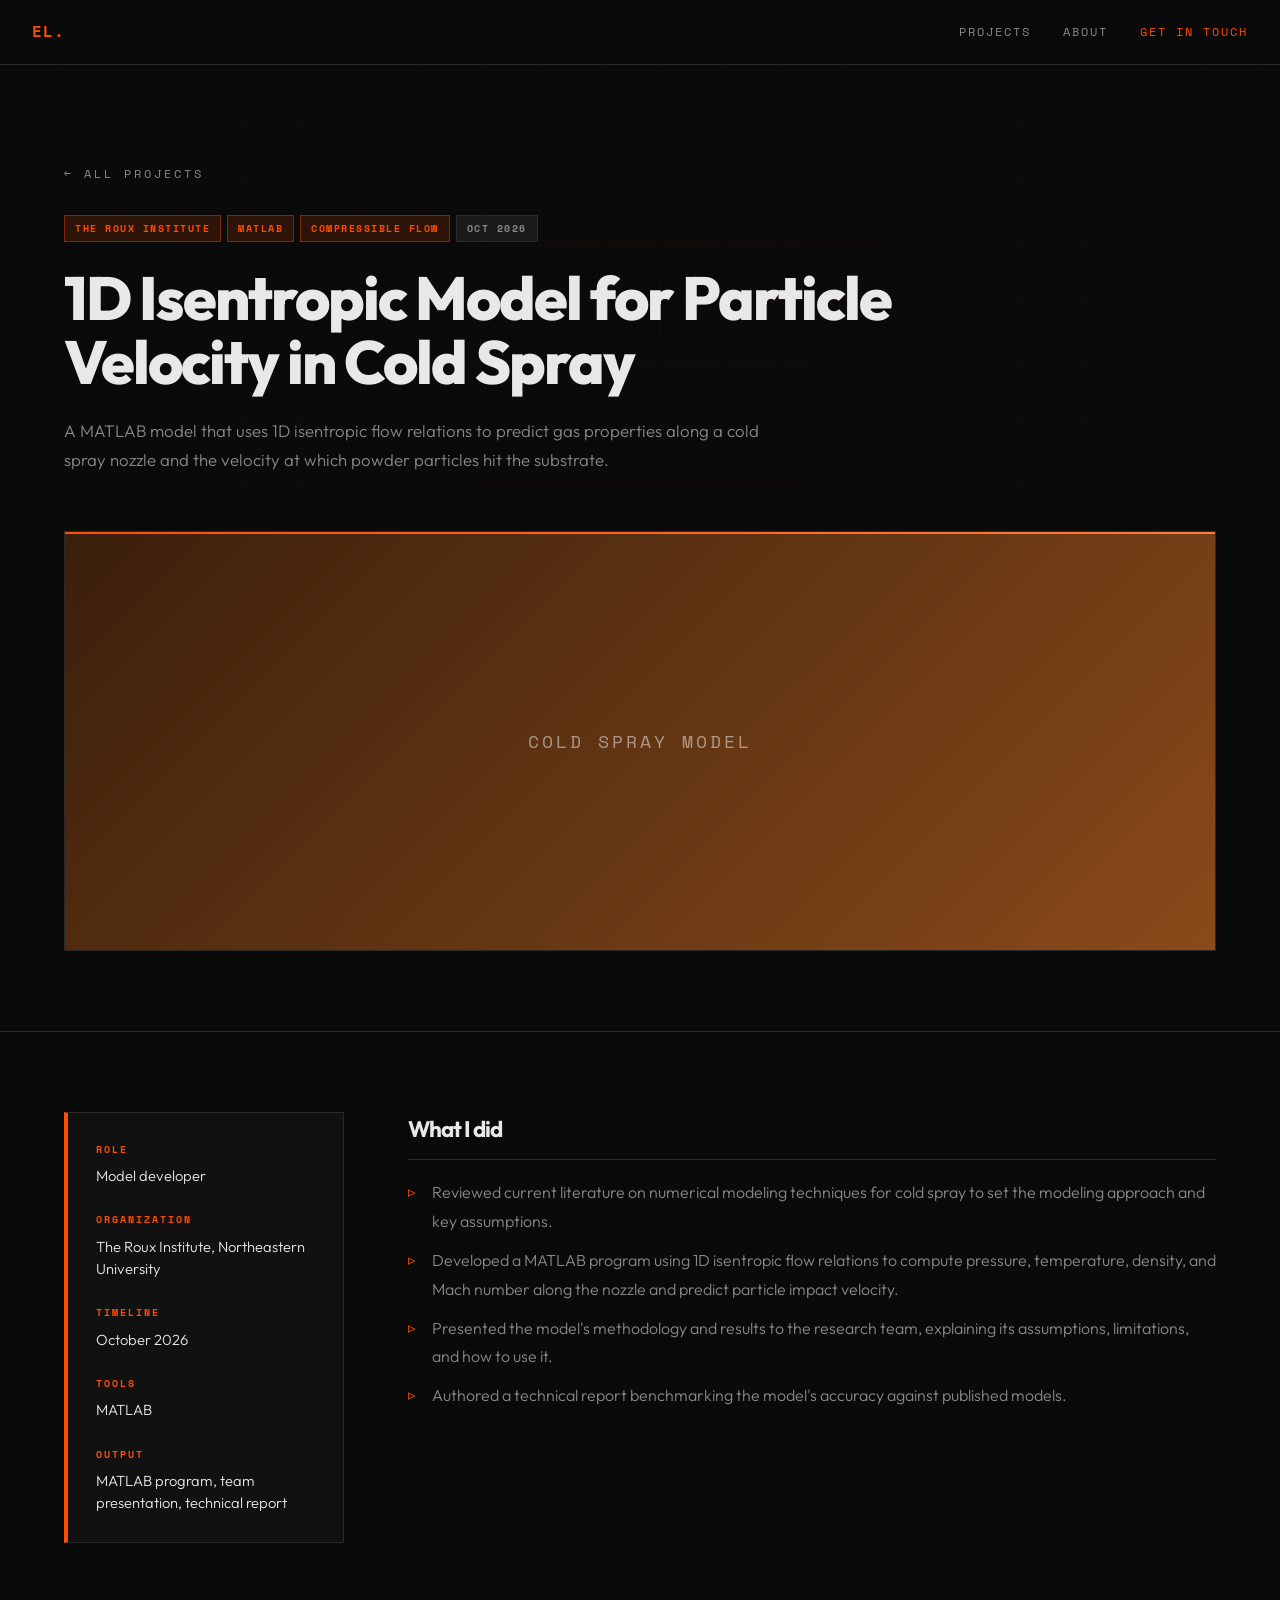
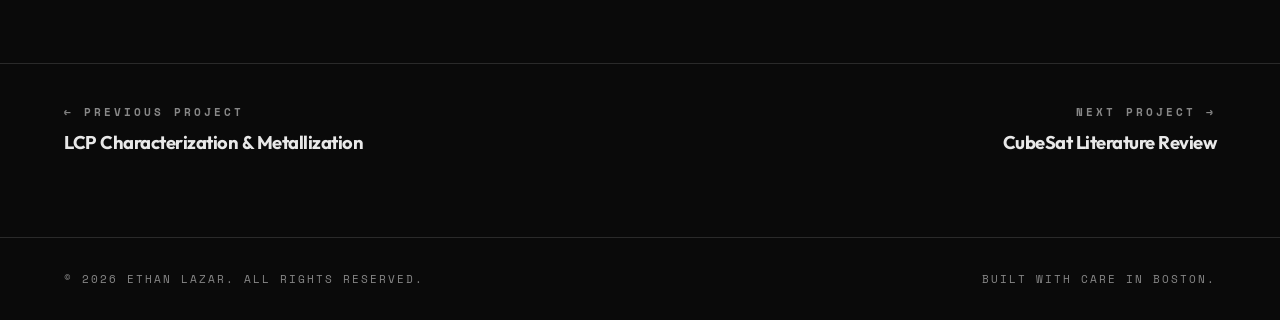
==== cold-spray-model.html @ 87645349 "Update site from master resume Add Roux Institute co-op and three Roux research projects (LCP charac" ====
<!DOCTYPE html>
<html lang="en">
<head>
  <meta charset="UTF-8">
  <meta name="viewport" content="width=device-width, initial-scale=1.0">
  <title>1D Isentropic Model for Particle Velocity in Cold Spray — Ethan Lazar</title>
  <link rel="preconnect" href="https://fonts.googleapis.com">
  <link rel="preconnect" href="https://fonts.gstatic.com" crossorigin>
  <link href="https://fonts.googleapis.com/css2?family=Outfit:wght@300;400;500;600;700;800;900&family=Space+Mono:wght@400;700&display=swap" rel="stylesheet">
  <link rel="stylesheet" href="style.css">
</head>
<body>

  <!-- Navigation -->
  <nav class="nav">
    <a href="index.html" class="nav-logo">EL<span class="dot">.</span></a>
    <div class="nav-links">
      <a href="index.html#work">Projects</a>
      <a href="index.html#about">About</a>
      <a href="index.html#contact" class="nav-cta">Get in Touch</a>
    </div>
    <button class="nav-toggle" aria-label="Toggle menu">
      <span></span><span></span>
    </button>
  </nav>

  <!-- Mobile Menu -->
  <div class="mobile-menu">
    <a href="index.html#work">Projects</a>
    <a href="index.html#about">About</a>
    <a href="index.html#contact">Get in Touch</a>
  </div>

  <!-- Project Hero -->
  <header class="project-hero">
    <div class="container">
      <a href="index.html#work" class="back-link">&larr; All Projects</a>
      <div class="project-hero-tags">
        <span>The Roux Institute</span>
        <span>MATLAB</span>
        <span>Compressible Flow</span>
        <span>Oct 2026</span>
      </div>
      <h1 class="project-hero-title">1D Isentropic Model for Particle Velocity in Cold Spray</h1>
      <p class="project-hero-sub">
        A MATLAB model that uses 1D isentropic flow relations to predict gas properties along a cold spray nozzle and the velocity at which powder particles hit the substrate.
      </p>
      <div class="project-cover" style="background: linear-gradient(135deg, #3a1f0b, #8a4a1a);">
        <span>Cold Spray Model</span>
      </div>
    </div>
  </header>

  <!-- Project Body -->
  <section class="project-body">
    <div class="container">
      <aside class="project-meta">
        <div>
          <dt>Role</dt>
          <dd>Model developer</dd>
        </div>
        <div>
          <dt>Organization</dt>
          <dd>The Roux Institute, Northeastern University</dd>
        </div>
        <div>
          <dt>Timeline</dt>
          <dd>October 2026</dd>
        </div>
        <div>
          <dt>Tools</dt>
          <dd>MATLAB</dd>
        </div>
        <div>
          <dt>Output</dt>
          <dd>MATLAB program, team presentation, technical report</dd>
        </div>
      </aside>

      <div class="project-content">
        <h3>What I did</h3>
        <ul>
          <li>Reviewed current literature on numerical modeling techniques for cold spray to set the modeling approach and key assumptions.</li>
          <li>Developed a MATLAB program using 1D isentropic flow relations to compute pressure, temperature, density, and Mach number along the nozzle and predict particle impact velocity.</li>
          <li>Presented the model's methodology and results to the research team, explaining its assumptions, limitations, and how to use it.</li>
          <li>Authored a technical report benchmarking the model's accuracy against published models.</li>
        </ul>
      </div>
    </div>
  </section>

  <!-- Project Nav -->
  <nav class="project-nav">
    <div class="container">
      <a href="lcp-metallization.html">
        <span class="label">&larr; Previous Project</span>
        <span class="title">LCP Characterization &amp; Metallization</span>
      </a>
      <a href="cubesat-literature-review.html" class="next">
        <span class="label">Next Project &rarr;</span>
        <span class="title">CubeSat Literature Review</span>
      </a>
    </div>
  </nav>

  <!-- Footer -->
  <footer class="footer">
    <div class="container footer-inner">
      <span>&copy; 2026 Ethan Lazar. All rights reserved.</span>
      <span>Built with care in Boston.</span>
    </div>
  </footer>

  <script src="script.js"></script>
</body>
</html>
---- style.css ----
/* ============================================
   PORTFOLIO — STYLE SHEET
   Aesthetic: engineering blueprint — sharp,
   dark-on-dark, monospace UI labels, accent orange.
   ============================================ */

:root {
  --bg:           #0a0a0a;
  --surface:      #111111;
  --surface-2:    #1a1a1a;
  --border:       #2a2a2a;
  --text:         #e8e8e8;
  --text-dim:     #888888;
  --accent:       #ff4d00;
  --accent-2:     #ff7a3d;
  --accent-glow:  rgba(255, 77, 0, 0.15);
  --accent-border:rgba(255, 77, 0, 0.4);

  --font-sans:    'Outfit', -apple-system, BlinkMacSystemFont, sans-serif;
  --font-mono:    'Space Mono', ui-monospace, 'Courier New', monospace;

  --max-w: 1200px;
  --ease: cubic-bezier(0.22, 1, 0.36, 1);
}

/* ---- Reset ---- */
*, *::before, *::after { margin: 0; padding: 0; box-sizing: border-box; }
html { scroll-behavior: smooth; -webkit-font-smoothing: antialiased; }
body {
  font-family: var(--font-sans);
  background: var(--bg);
  color: var(--text);
  font-size: 16px;
  font-weight: 300;
  line-height: 1.6;
  overflow-x: hidden;
}
a { color: inherit; text-decoration: none; }
img { max-width: 100%; display: block; }

/* ---- Scrollbar ---- */
::-webkit-scrollbar { width: 6px; height: 6px; }
::-webkit-scrollbar-track { background: var(--bg); }
::-webkit-scrollbar-thumb { background: var(--accent); border-radius: 3px; }
::-webkit-scrollbar-thumb:hover { background: var(--accent-2); }
html { scrollbar-width: thin; scrollbar-color: var(--accent) var(--bg); }

/* ---- Container ---- */
.container { max-width: var(--max-w); margin: 0 auto; padding: 0 24px; }

/* ============================================
   NAVIGATION — glassmorphism
   ============================================ */
.nav {
  position: fixed; top: 0; left: 0; right: 0; z-index: 100;
  display: flex; align-items: center; justify-content: space-between;
  padding: 18px 32px;
  background: rgba(10, 10, 10, 0.85);
  backdrop-filter: blur(20px);
  -webkit-backdrop-filter: blur(20px);
  border-bottom: 1px solid var(--border);
}
.nav-logo {
  font-family: var(--font-mono);
  font-size: 1rem;
  font-weight: 700;
  letter-spacing: 1px;
  color: var(--accent);
  text-transform: uppercase;
}
.nav-logo .dot { color: var(--accent); }
.nav-links { display: flex; align-items: center; gap: 32px; }
.nav-links a {
  position: relative;
  font-family: var(--font-mono);
  font-size: 0.78rem;
  font-weight: 400;
  color: var(--text-dim);
  text-transform: uppercase;
  letter-spacing: 2px;
  padding: 4px 0;
  transition: color 0.3s var(--ease);
}
.nav-links a::after {
  content: "";
  position: absolute;
  left: 0; bottom: -2px;
  width: 0; height: 1px;
  background: var(--accent);
  transition: width 0.3s var(--ease);
}
.nav-links a:hover { color: var(--accent); }
.nav-links a:hover::after { width: 100%; }
.nav-cta {
  color: var(--accent) !important;
}
.nav-cta::after { background: var(--accent); }

.nav-toggle {
  display: none; background: none; border: none; cursor: pointer;
  flex-direction: column; gap: 5px; padding: 4px;
}
.nav-toggle span {
  display: block; width: 24px; height: 2px; background: var(--text);
  transition: 0.3s var(--ease);
}

/* Mobile menu */
.mobile-menu {
  position: fixed; top: 0; left: 0; right: 0; bottom: 0;
  z-index: 99; background: var(--bg);
  display: flex; flex-direction: column;
  align-items: center; justify-content: center; gap: 28px;
  opacity: 0; pointer-events: none; transition: opacity 0.4s var(--ease);
}
.mobile-menu.open { opacity: 1; pointer-events: all; }
.mobile-menu a {
  font-family: var(--font-mono);
  font-size: 1.2rem;
  font-weight: 400;
  text-transform: uppercase;
  letter-spacing: 3px;
  color: var(--text-dim);
  transition: color 0.3s;
}
.mobile-menu a:hover { color: var(--accent); }

/* ============================================
   PAGE HEADER — name + portfolio tag
   ============================================ */
.page-header {
  position: relative;
  padding: 180px 24px 100px;
  text-align: center;
  border-bottom: 1px solid rgba(255, 255, 255, 0.06);
  background: var(--bg);
  overflow: hidden;
}
.page-header::before {
  content: "";
  position: absolute; inset: 0;
  background-image:
    linear-gradient(rgba(255, 77, 0, 0.04) 1px, transparent 1px),
    linear-gradient(90deg, rgba(255, 77, 0, 0.04) 1px, transparent 1px);
  background-size: 60px 60px;
  -webkit-mask-image: radial-gradient(ellipse 70% 80% at 50% 50%, #000 0%, transparent 80%);
          mask-image: radial-gradient(ellipse 70% 80% at 50% 50%, #000 0%, transparent 80%);
  pointer-events: none;
}
.page-header-inner { position: relative; z-index: 1; }
.page-header-tag {
  font-family: var(--font-mono);
  font-size: 0.78rem;
  font-weight: 400;
  text-transform: uppercase;
  letter-spacing: 4px;
  color: var(--accent);
  margin-bottom: 16px;
}
.page-header-title {
  font-family: var(--font-sans);
  font-size: clamp(3.4rem, 9vw, 6.4rem);
  font-weight: 800;
  line-height: 1.02;
  letter-spacing: -3px;
  color: var(--text);
  margin: 0;
}
.page-header-rule {
  width: 72px; height: 2px;
  background: var(--accent);
  margin: 32px auto 28px;
}
.page-header-welcome {
  font-family: var(--font-sans);
  font-size: clamp(1.05rem, 1.6vw, 1.25rem);
  font-weight: 300;
  line-height: 1.7;
  color: var(--text-dim);
  max-width: 620px;
  margin: 0 auto;
}

/* ============================================
   BUTTONS — sliding ::before background
   ============================================ */
.btn {
  position: relative;
  display: inline-flex; align-items: center; gap: 8px;
  padding: 14px 32px;
  font-family: var(--font-mono);
  font-size: 0.78rem; font-weight: 700;
  text-transform: uppercase;
  letter-spacing: 2px;
  border: 1px solid var(--accent);
  background: transparent;
  color: var(--accent);
  cursor: pointer;
  overflow: hidden;
  z-index: 0;
  transition: color 0.3s var(--ease);
}
.btn::before {
  content: "";
  position: absolute;
  top: 0; left: -100%;
  width: 100%; height: 100%;
  background: var(--accent);
  z-index: -1;
  transition: left 0.35s var(--ease);
}
.btn:hover { color: var(--bg); }
.btn:hover::before { left: 0; }

.btn-primary {
  background: var(--accent);
  color: var(--bg);
}
.btn-primary::before {
  background: var(--accent-2);
  left: -100%;
}
.btn-primary:hover { color: var(--bg); }
.btn-primary:hover::before { left: 0; }

.btn-ghost {
  border-color: var(--border);
  color: var(--text);
}
.btn-ghost::before { background: var(--accent); }
.btn-ghost:hover { color: var(--bg); border-color: var(--accent); }

.btn-large { font-size: 0.9rem; padding: 18px 40px; letter-spacing: 3px; }

/* ============================================
   SECTIONS — numbered header with horizontal line
   ============================================ */
.section { padding: 120px 0; position: relative; }
.section-header {
  display: flex;
  align-items: center;
  gap: 20px;
  margin-bottom: 64px;
}
.section-header::after {
  content: "";
  flex: 1;
  height: 1px;
  background: var(--border);
}
.section-tag {
  font-family: var(--font-mono);
  font-size: 0.85rem; font-weight: 700;
  text-transform: uppercase;
  letter-spacing: 2px;
  color: var(--accent);
  flex-shrink: 0;
}
.section-title {
  font-family: var(--font-sans);
  font-size: clamp(1.8rem, 3.4vw, 2.6rem);
  font-weight: 800;
  letter-spacing: -1px;
  color: var(--text);
  line-height: 1.1;
  flex-shrink: 0;
  white-space: nowrap;
}

/* Numbered counters: 01, 02, 03, ... */
body { counter-reset: section; }
.section { counter-increment: section; }
.section .section-tag::before {
  content: counter(section, decimal-leading-zero) ". ";
  color: var(--accent);
}

/* ============================================
   PROJECTS GRID — cards with hover lift + top bar
   ============================================ */
.projects-grid {
  display: grid; gap: 24px;
}
.project-card {
  position: relative;
  display: grid;
  grid-template-columns: 1fr 1fr auto;
  align-items: center;
  gap: 32px;
  background: var(--surface);
  padding: 20px;
  border: 1px solid var(--border);
  transition: transform 0.3s var(--ease), border-color 0.3s var(--ease), background 0.3s var(--ease);
  cursor: pointer;
  overflow: hidden;
}
.project-card::before {
  content: "";
  position: absolute;
  top: 0; left: 0; right: 0;
  height: 2px;
  background: linear-gradient(90deg, var(--accent), var(--accent-2));
  opacity: 0;
  transition: opacity 0.3s var(--ease);
}
.project-card:hover {
  border-color: var(--accent);
  transform: translateY(-4px);
}
.project-card:hover::before { opacity: 1; }

.project-img {
  height: 220px;
  display: flex; align-items: center; justify-content: center;
  overflow: hidden;
  border: 1px solid var(--border);
  transition: transform 0.4s var(--ease);
}
.project-img img {
  width: 100%;
  height: 100%;
  object-fit: cover;
  display: block;
}
.project-card:hover .project-img { transform: scale(1.02); }
.project-placeholder {
  font-family: var(--font-mono);
  font-size: 0.78rem;
  color: rgba(232, 232, 232, 0.45);
  text-transform: uppercase;
  letter-spacing: 3px;
}
.project-info { padding: 8px 0; }
.project-tags { display: flex; gap: 6px; margin-bottom: 16px; flex-wrap: wrap; }
.project-tags span {
  font-family: var(--font-mono);
  font-size: 0.65rem; font-weight: 700;
  text-transform: uppercase; letter-spacing: 1.5px;
  color: var(--accent);
  background: var(--accent-glow);
  border: 1px solid var(--accent-border);
  padding: 4px 10px;
}
.project-tags span:last-child {
  color: var(--text-dim);
  background: var(--surface-2);
  border-color: var(--border);
}
.project-info h3 {
  font-family: var(--font-sans);
  font-size: 1.4rem;
  font-weight: 700;
  letter-spacing: -1px;
  color: var(--text);
  margin-bottom: 10px;
}
.project-info p {
  font-size: 0.95rem;
  font-weight: 300;
  color: var(--text-dim);
  line-height: 1.65;
}
.project-arrow {
  font-family: var(--font-mono);
  font-size: 1.5rem; color: var(--text-dim);
  transition: all 0.3s var(--ease);
  padding-right: 16px;
}
.project-card:hover .project-arrow {
  color: var(--accent); transform: translate(4px, -4px);
}

/* ============================================
   TIMELINE — square dots, 2px left line
   ============================================ */
.experience { background: var(--bg); }
.education  { background: var(--bg); }

.timeline {
  position: relative;
  display: flex; flex-direction: column;
  padding-left: 32px;
}
.timeline::before {
  content: "";
  position: absolute;
  left: 0; top: 8px; bottom: 8px;
  width: 2px;
  background: var(--border);
}
.timeline-entry {
  position: relative;
  display: grid;
  grid-template-columns: 220px 1fr;
  gap: 48px;
  padding: 28px 0;
}
.timeline-entry::before {
  content: "";
  position: absolute;
  left: -39px;
  top: 36px;
  width: 14px; height: 14px;
  background: var(--accent);
  border: 2px solid var(--accent);
  box-shadow: 0 0 0 4px var(--bg);
}
.timeline-entry:first-child { padding-top: 8px; }
.timeline-entry:first-child::before { top: 16px; }

.timeline-meta {
  font-family: var(--font-mono);
}
.timeline-date {
  font-size: 0.72rem;
  font-weight: 700;
  color: var(--accent);
  text-transform: uppercase;
  letter-spacing: 2px;
  margin-bottom: 6px;
}
.timeline-location {
  font-size: 0.68rem;
  color: var(--text-dim);
  text-transform: uppercase;
  letter-spacing: 2px;
}
.timeline-body {
  position: relative;
  background: var(--surface);
  border: 1px solid var(--border);
  border-left: 4px solid var(--accent);
  padding: 24px 28px;
  transition: border-color 0.3s var(--ease), transform 0.3s var(--ease);
}
.timeline-body:hover {
  border-color: var(--accent);
  border-left-color: var(--accent);
  transform: translateY(-2px);
}
.timeline-role {
  font-family: var(--font-sans);
  font-size: 1.3rem;
  font-weight: 700;
  letter-spacing: -1px;
  color: var(--text);
  margin-bottom: 6px;
}
.timeline-org {
  font-size: 0.98rem;
  font-weight: 400;
  color: var(--text);
  margin-bottom: 16px;
}
.timeline-detail {
  font-size: 0.95rem;
  font-weight: 300;
  color: var(--text-dim);
  line-height: 1.7;
  margin-bottom: 6px;
}
.timeline-detail strong {
  display: inline-block;
  min-width: 140px;
  font-family: var(--font-mono);
  font-size: 0.65rem;
  font-weight: 700;
  color: var(--accent);
  text-transform: uppercase;
  letter-spacing: 2px;
  margin-right: 4px;
}
.timeline-label { margin-top: 18px; margin-bottom: 0; }
.timeline-list {
  list-style: none;
  margin: 12px 0 0;
  padding: 0;
}
.timeline-list li {
  position: relative;
  padding-left: 22px;
  color: var(--text-dim);
  font-size: 0.96rem;
  font-weight: 300;
  line-height: 1.7;
  margin-bottom: 8px;
}
.timeline-list li::before {
  content: "▹";
  position: absolute;
  left: 0; top: 0;
  color: var(--accent);
  font-size: 0.9rem;
}
.course-chips {
  display: flex; flex-wrap: wrap; gap: 6px; margin-top: 12px;
}
.course-chips span {
  font-family: var(--font-mono);
  font-size: 0.65rem; font-weight: 700;
  text-transform: uppercase; letter-spacing: 1.5px;
  padding: 5px 10px;
  background: var(--surface-2);
  border: 1px solid var(--border);
  color: var(--text-dim);
  transition: all 0.25s var(--ease);
}
.course-chips span:hover {
  background: var(--accent-glow);
  border-color: var(--accent-border);
  color: var(--accent);
}

/* ============================================
   ABOUT
   ============================================ */
.about { background: var(--bg); }
.about-grid {
  display: grid; grid-template-columns: 1fr 1.3fr;
  gap: 64px; align-items: center;
}
.about-photo {
  aspect-ratio: 3/4;
  overflow: hidden;
  border: 1px solid var(--border);
  background: var(--surface);
  position: relative;
}
.about-photo::before {
  content: "";
  position: absolute;
  top: 0; left: 0; right: 0;
  height: 2px;
  background: linear-gradient(90deg, var(--accent), var(--accent-2));
}
.photo-placeholder {
  width: 100%; height: 100%;
  background:
    linear-gradient(135deg, rgba(255, 77, 0, 0.08), transparent),
    var(--surface-2);
  display: flex; align-items: center; justify-content: center;
  font-family: var(--font-mono);
  color: rgba(232, 232, 232, 0.35); font-size: 0.78rem;
  text-transform: uppercase; letter-spacing: 3px;
}
.about-content .section-tag {
  display: inline-block;
  margin-bottom: 14px;
}
.about-content .section-title {
  white-space: normal;
  margin-bottom: 28px;
}
.about-text {
  color: var(--text-dim);
  font-size: 1rem;
  font-weight: 300;
  line-height: 1.8;
  margin-bottom: 16px;
}
.about-text strong { color: var(--text); font-weight: 600; }
.skills-row {
  display: flex; flex-wrap: wrap; gap: 8px; margin-top: 28px;
}
.skill-chip {
  font-family: var(--font-mono);
  font-size: 0.7rem; font-weight: 700;
  text-transform: uppercase; letter-spacing: 1.5px;
  padding: 8px 14px;
  background: var(--surface-2);
  border: 1px solid var(--border);
  color: var(--text-dim);
  transition: all 0.25s var(--ease);
}
.skill-chip:hover {
  background: var(--accent-glow);
  border-color: var(--accent-border);
  color: var(--accent);
}

/* ============================================
   CONTACT
   ============================================ */
.contact { text-align: center; background: var(--bg); }
.contact-inner { max-width: 680px; margin: 0 auto; }
.contact-inner .section-tag {
  display: inline-block;
  margin-bottom: 18px;
  text-align: center;
}
.contact-title {
  font-family: var(--font-sans);
  font-size: clamp(2.2rem, 5vw, 3.8rem);
  font-weight: 800;
  letter-spacing: -2px;
  color: var(--text);
  line-height: 1.05;
  margin-bottom: 22px;
}
.contact-title em { color: var(--accent); font-style: normal; font-weight: 900; }
.contact-sub {
  color: var(--text-dim);
  font-size: 1.05rem;
  font-weight: 300;
  margin-bottom: 36px;
}
.contact-phone {
  margin-top: 22px;
  font-family: var(--font-mono);
  font-size: 0.85rem;
  color: var(--text-dim);
  letter-spacing: 2px;
  text-transform: uppercase;
}
.contact-phone a {
  color: var(--text-dim);
  transition: color 0.3s;
}
.contact-phone a:hover { color: var(--accent); }
.social-links {
  display: flex; gap: 28px; justify-content: center; margin-top: 48px;
  padding-top: 36px;
  border-top: 1px solid var(--border);
}
.social-links a {
  font-family: var(--font-mono);
  font-size: 0.75rem; font-weight: 700;
  color: var(--text-dim); transition: color 0.3s;
  text-transform: uppercase; letter-spacing: 3px;
}
.social-links a:hover { color: var(--accent); }

/* ============================================
   FOOTER
   ============================================ */
.footer {
  padding: 32px 0;
  border-top: 1px solid var(--border);
  background: var(--bg);
}
.footer-inner {
  display: flex; justify-content: space-between; align-items: center;
  font-family: var(--font-mono);
  font-size: 0.7rem;
  text-transform: uppercase;
  letter-spacing: 2px;
  color: var(--text-dim);
}

/* ============================================
   PROJECT DETAIL PAGE
   ============================================ */
.project-hero {
  position: relative;
  padding: 160px 24px 80px;
  overflow: hidden;
  background: var(--bg);
  border-bottom: 1px solid var(--border);
}
.project-hero::before {
  content: "";
  position: absolute; inset: 0;
  background-image:
    linear-gradient(rgba(255, 77, 0, 0.04) 1px, transparent 1px),
    linear-gradient(90deg, rgba(255, 77, 0, 0.04) 1px, transparent 1px);
  background-size: 60px 60px;
  -webkit-mask-image: radial-gradient(ellipse 70% 80% at 50% 30%, #000 0%, transparent 80%);
          mask-image: radial-gradient(ellipse 70% 80% at 50% 30%, #000 0%, transparent 80%);
  pointer-events: none;
}
.project-hero .container { position: relative; z-index: 1; }
.back-link {
  font-family: var(--font-mono);
  display: inline-flex; align-items: center; gap: 8px;
  font-size: 0.75rem; color: var(--text-dim);
  text-transform: uppercase; letter-spacing: 3px;
  margin-bottom: 32px;
  transition: color 0.3s;
}
.back-link:hover { color: var(--accent); }
.project-hero-tags {
  display: flex; gap: 6px; margin-bottom: 24px; flex-wrap: wrap;
}
.project-hero-tags span {
  font-family: var(--font-mono);
  font-size: 0.65rem; font-weight: 700;
  text-transform: uppercase; letter-spacing: 1.5px;
  color: var(--accent);
  background: var(--accent-glow);
  border: 1px solid var(--accent-border);
  padding: 4px 10px;
}
.project-hero-tags span:last-child {
  color: var(--text-dim);
  background: var(--surface-2);
  border-color: var(--border);
}
.project-hero-title {
  font-family: var(--font-sans);
  font-size: clamp(2.2rem, 5vw, 3.8rem);
  font-weight: 800;
  line-height: 1.05;
  letter-spacing: -2px;
  color: var(--text);
  margin-bottom: 24px;
  max-width: 900px;
}
.project-hero-sub {
  font-size: 1.05rem;
  font-weight: 300;
  color: var(--text-dim);
  line-height: 1.7;
  max-width: 720px;
}
.project-cover {
  position: relative;
  width: 100%;
  height: clamp(220px, 40vw, 420px);
  border: 1px solid var(--border);
  margin-top: 56px;
  display: flex; align-items: center; justify-content: center;
  overflow: hidden;
  background: var(--surface);
}
.project-cover::before {
  content: "";
  position: absolute;
  top: 0; left: 0; right: 0;
  height: 2px;
  background: linear-gradient(90deg, var(--accent), var(--accent-2));
  z-index: 2;
}
.project-cover img {
  width: 100%;
  height: 100%;
  object-fit: cover;
  display: block;
}
.project-cover span {
  font-family: var(--font-mono);
  font-size: clamp(0.9rem, 1.6vw, 1.1rem);
  color: rgba(232, 232, 232, 0.55);
  letter-spacing: 3px;
  text-transform: uppercase;
}

/* ---- Project figures + image grids ---- */
.project-content .figure-grid {
  display: flex;
  flex-wrap: wrap;
  gap: 20px;
  margin: 32px 0;
  justify-content: center;
  align-items: flex-start;
}
.project-content .figure-grid > figure {
  flex: 0 1 auto;
  min-width: 0;
}
.project-content .figure-grid > figure .figure-frame {
  height: 260px;
  display: flex;
  align-items: center;
  justify-content: center;
}
.project-content .figure-grid > figure img {
  height: 100%;
  width: auto;
  max-width: 100%;
}

.project-content figure {
  margin: 0;
  display: flex;
  flex-direction: column;
}
.project-content figure.figure-full {
  margin: 32px 0;
}
.project-content figure .figure-frame {
  position: relative;
  background: var(--surface);
  border: 1px solid var(--border);
  overflow: hidden;
}
.project-content figure .figure-frame::before {
  content: "";
  position: absolute;
  top: 0; left: 0; right: 0;
  height: 2px;
  background: linear-gradient(90deg, var(--accent), var(--accent-2));
  z-index: 2;
}
.project-content figure img {
  width: 100%;
  height: auto;
  display: block;
  transition: transform 0.5s var(--ease);
}
.project-content figure:hover img {
  transform: scale(1.02);
}
.project-content figcaption {
  font-family: var(--font-mono);
  font-size: 0.7rem;
  font-weight: 400;
  color: var(--text-dim);
  text-transform: uppercase;
  letter-spacing: 2px;
  margin-top: 12px;
  line-height: 1.5;
}
.project-content figcaption strong {
  display: block;
  color: var(--accent);
  font-weight: 700;
  font-size: 0.65rem;
  letter-spacing: 2.5px;
  margin-bottom: 4px;
}
.project-content .grid-caption {
  font-family: var(--font-mono);
  font-size: 0.72rem;
  color: var(--text-dim);
  text-transform: none;
  letter-spacing: 0.5px;
  line-height: 1.7;
  margin: -12px 0 32px;
  text-align: center;
}
.project-body {
  padding: 80px 0 120px;
  background: var(--bg);
}
.project-body .container {
  display: grid;
  grid-template-columns: 280px 1fr;
  gap: 64px;
  align-items: start;
}
.project-meta {
  position: sticky; top: 110px;
  display: flex; flex-direction: column; gap: 24px;
  padding: 28px;
  background: var(--surface);
  border: 1px solid var(--border);
  border-left: 4px solid var(--accent);
}
.project-meta dt {
  font-family: var(--font-mono);
  font-size: 0.65rem; font-weight: 700;
  text-transform: uppercase; letter-spacing: 2px;
  color: var(--accent);
  margin-bottom: 8px;
}
.project-meta dd {
  font-size: 0.92rem;
  font-weight: 300;
  color: var(--text);
  line-height: 1.5;
}
.project-meta dd a {
  color: var(--accent);
  text-decoration: none;
  border-bottom: 1px solid transparent;
  transition: border-color 0.2s var(--ease);
}
.project-meta dd a:hover {
  border-bottom-color: var(--accent);
}
.project-content h3 {
  font-family: var(--font-sans);
  font-size: 1.4rem;
  font-weight: 700;
  letter-spacing: -1px;
  color: var(--text);
  margin: 0 0 18px;
  padding-bottom: 12px;
  border-bottom: 1px solid var(--border);
}
.project-content h3:not(:first-child) { margin-top: 48px; }
.project-content p {
  color: var(--text-dim);
  font-size: 1rem;
  font-weight: 300;
  line-height: 1.8;
  margin-bottom: 16px;
}
.project-content ul {
  list-style: none;
  margin: 0 0 16px;
  padding: 0;
}
.project-content li {
  position: relative;
  padding-left: 24px;
  color: var(--text-dim);
  font-size: 1rem;
  font-weight: 300;
  line-height: 1.8;
  margin-bottom: 10px;
}
.project-content li::before {
  content: "▹";
  position: absolute;
  left: 0; top: 0;
  color: var(--accent);
  font-size: 0.95rem;
}
.project-nav {
  border-top: 1px solid var(--border);
  padding: 40px 0 80px;
  background: var(--bg);
}
.project-nav .container {
  display: flex; justify-content: space-between; gap: 24px; flex-wrap: wrap;
}
.project-nav a {
  display: inline-flex; flex-direction: column; gap: 6px;
  color: var(--text-dim);
  transition: color 0.3s;
}
.project-nav a:hover { color: var(--accent); }
.project-nav .label {
  font-family: var(--font-mono);
  font-size: 0.68rem;
  font-weight: 700;
  text-transform: uppercase;
  letter-spacing: 3px;
}
.project-nav .title {
  font-family: var(--font-sans);
  font-size: 1.15rem;
  font-weight: 700;
  letter-spacing: -0.5px;
  color: var(--text);
}
.project-nav a:hover .title { color: var(--accent); }
.project-nav .next { text-align: right; align-items: flex-end; }

/* ============================================
   ANIMATIONS
   ============================================ */
/* Scroll reveal */
.reveal {
  opacity: 0;
  transform: translateY(40px);
  transition: opacity 0.8s var(--ease), transform 0.8s var(--ease);
}
.reveal.visible {
  opacity: 1;
  transform: translateY(0);
}

/* ============================================
   RESPONSIVE
   ============================================ */
@media (max-width: 900px) {
  .nav { padding: 16px 20px; }
  .section { padding: 4rem 0; }
  .section-header { gap: 12px; margin-bottom: 40px; }
  .section-title { font-size: 1.5rem; }
  .container { padding: 0 2rem; }

  .page-header { padding: 130px 2rem 70px; }
  .page-header-title { font-size: clamp(2.6rem, 11vw, 4rem); letter-spacing: -2px; }
  .page-header-welcome { font-size: 1rem; }

  .project-card {
    grid-template-columns: 1fr;
    gap: 20px;
  }
  .project-arrow { display: none; }

  .timeline { padding-left: 24px; }
  .timeline-entry {
    grid-template-columns: 1fr;
    gap: 16px;
    padding: 20px 0;
  }
  .timeline-entry::before { left: -31px; top: 28px; }
  .timeline-detail strong { display: block; min-width: 0; margin-bottom: 2px; }

  .about-grid {
    grid-template-columns: 1fr;
    gap: 40px;
  }
  .about-photo {
    max-width: 320px;
    margin: 0 auto;
  }

  .project-body { padding: 4rem 0; }
  .project-body .container {
    grid-template-columns: 1fr;
    gap: 40px;
    padding: 0 2rem;
  }
  .project-meta { position: static; }

  .project-content .figure-grid > figure .figure-frame {
    height: 220px;
  }
}
@media (max-width: 640px) {
  .nav-links { display: none; }
  .nav-toggle { display: flex; }
  .footer-inner { flex-direction: column; gap: 8px; text-align: center; }
  .section-header { flex-wrap: wrap; }
  .section-header::after { display: none; }

  .project-content .figure-grid > figure .figure-frame {
    height: 180px;
  }
}
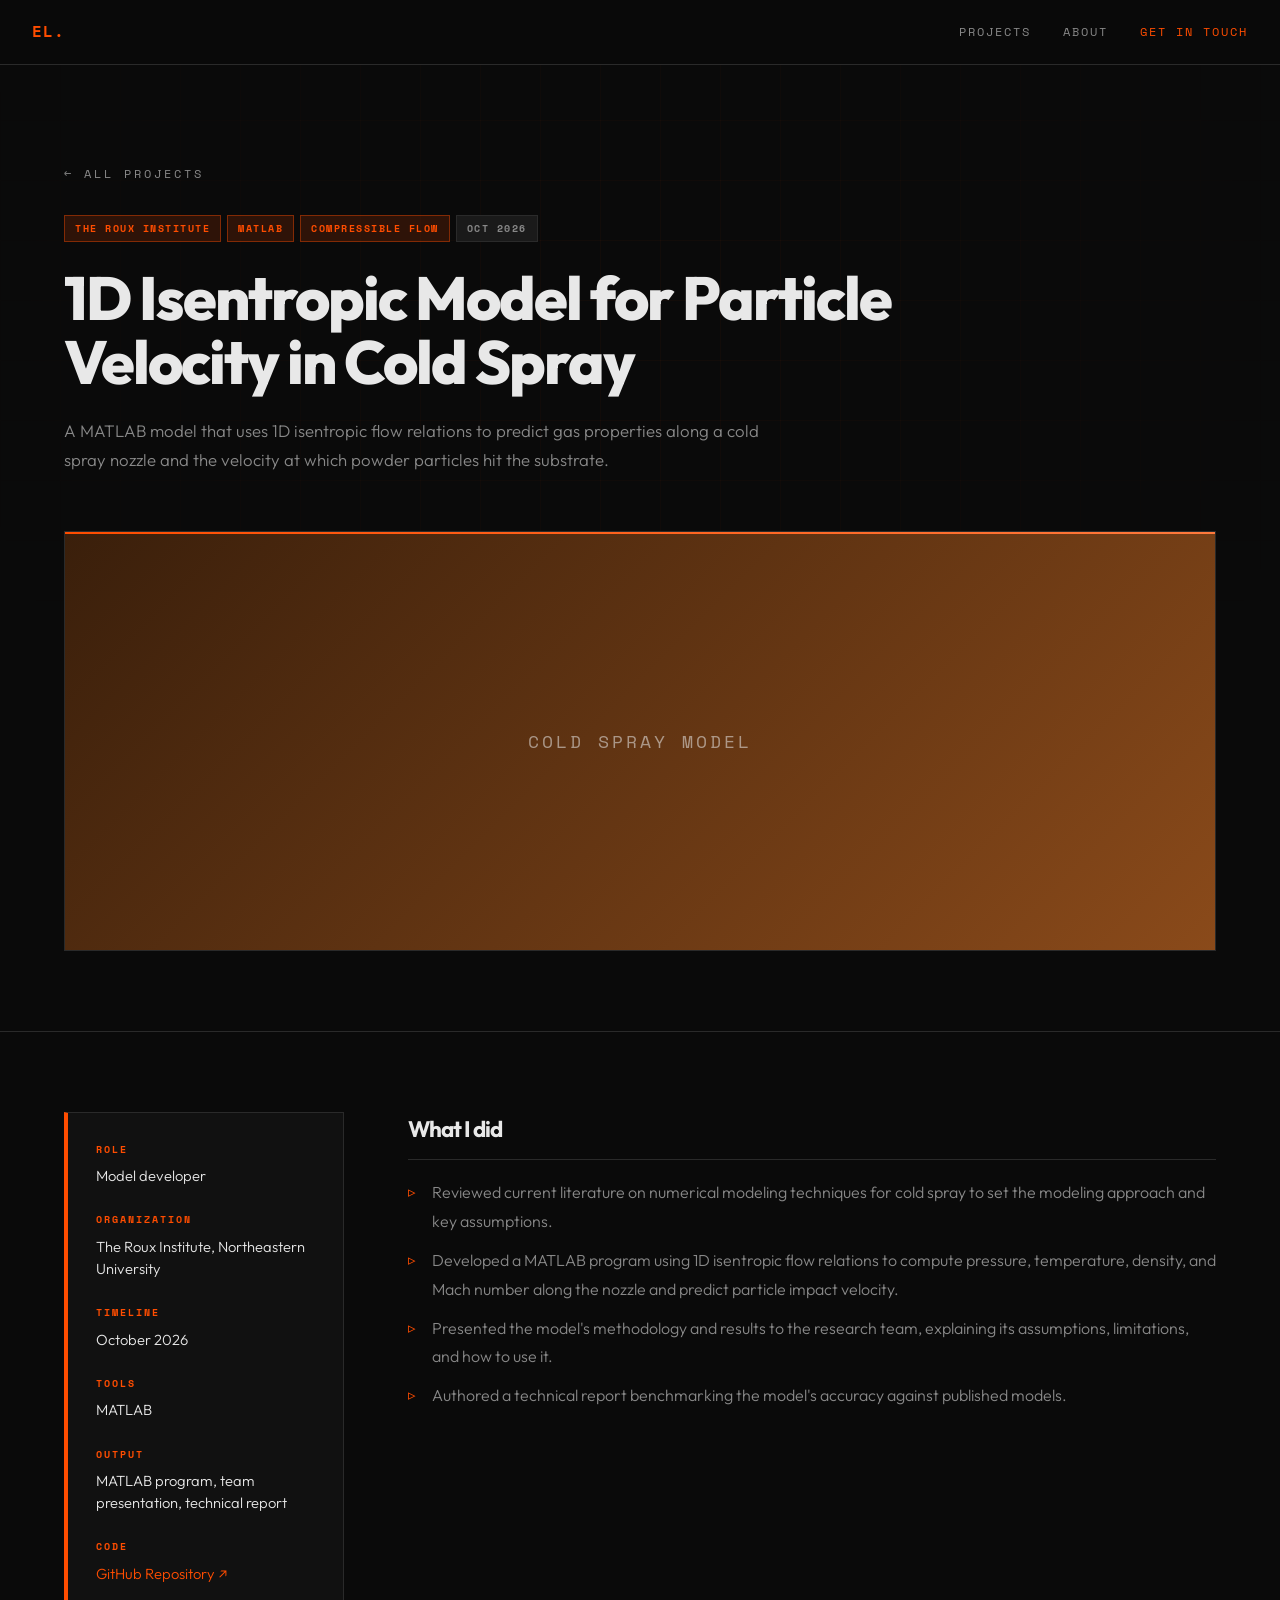
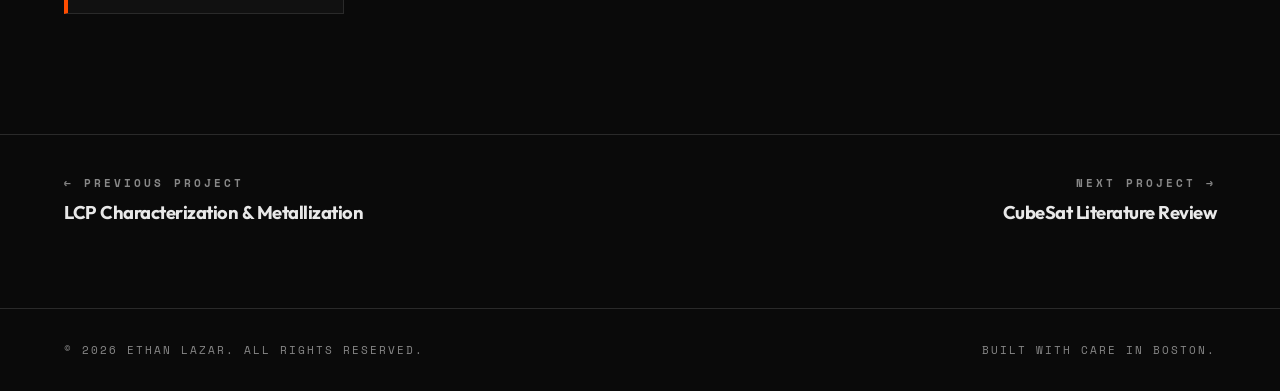
==== commit f79d8b17: "Link cold spray model GitHub repo Co-Authored-By: Claude Opus 5.5 <noreply@anthropic.com>" ====
--- a/cold-spray-model.html
+++ b/cold-spray-model.html
@@ -15,7 +15,7 @@
   <nav class="nav">
     <a href="index.html" class="nav-logo">EL<span class="dot">.</span></a>
     <div class="nav-links">
-      <a href="index.html#work">Projects</a>
+      <a href="projects.html">Projects</a>
       <a href="index.html#about">About</a>
       <a href="index.html#contact" class="nav-cta">Get in Touch</a>
     </div>
@@ -26,7 +26,7 @@
 
   <!-- Mobile Menu -->
   <div class="mobile-menu">
-    <a href="index.html#work">Projects</a>
+    <a href="projects.html">Projects</a>
     <a href="index.html#about">About</a>
     <a href="index.html#contact">Get in Touch</a>
   </div>
@@ -34,7 +34,7 @@
   <!-- Project Hero -->
   <header class="project-hero">
     <div class="container">
-      <a href="index.html#work" class="back-link">&larr; All Projects</a>
+      <a href="projects.html" class="back-link">&larr; All Projects</a>
       <div class="project-hero-tags">
         <span>The Roux Institute</span>
         <span>MATLAB</span>
@@ -75,6 +75,10 @@
           <dt>Output</dt>
           <dd>MATLAB program, team presentation, technical report</dd>
         </div>
+        <div>
+          <dt>Code</dt>
+          <dd><a href="https://github.com/etlazar/cold-spray-nozzle-model" target="_blank" rel="noopener">GitHub Repository &#8599;</a></dd>
+        </div>
       </aside>
 
       <div class="project-content">
--- a/style.css
+++ b/style.css
@@ -281,6 +281,10 @@
 .projects-grid {
   display: grid; gap: 24px;
 }
+.work-more {
+  margin-top: 48px;
+  text-align: center;
+}
 .project-card {
   position: relative;
   display: grid;
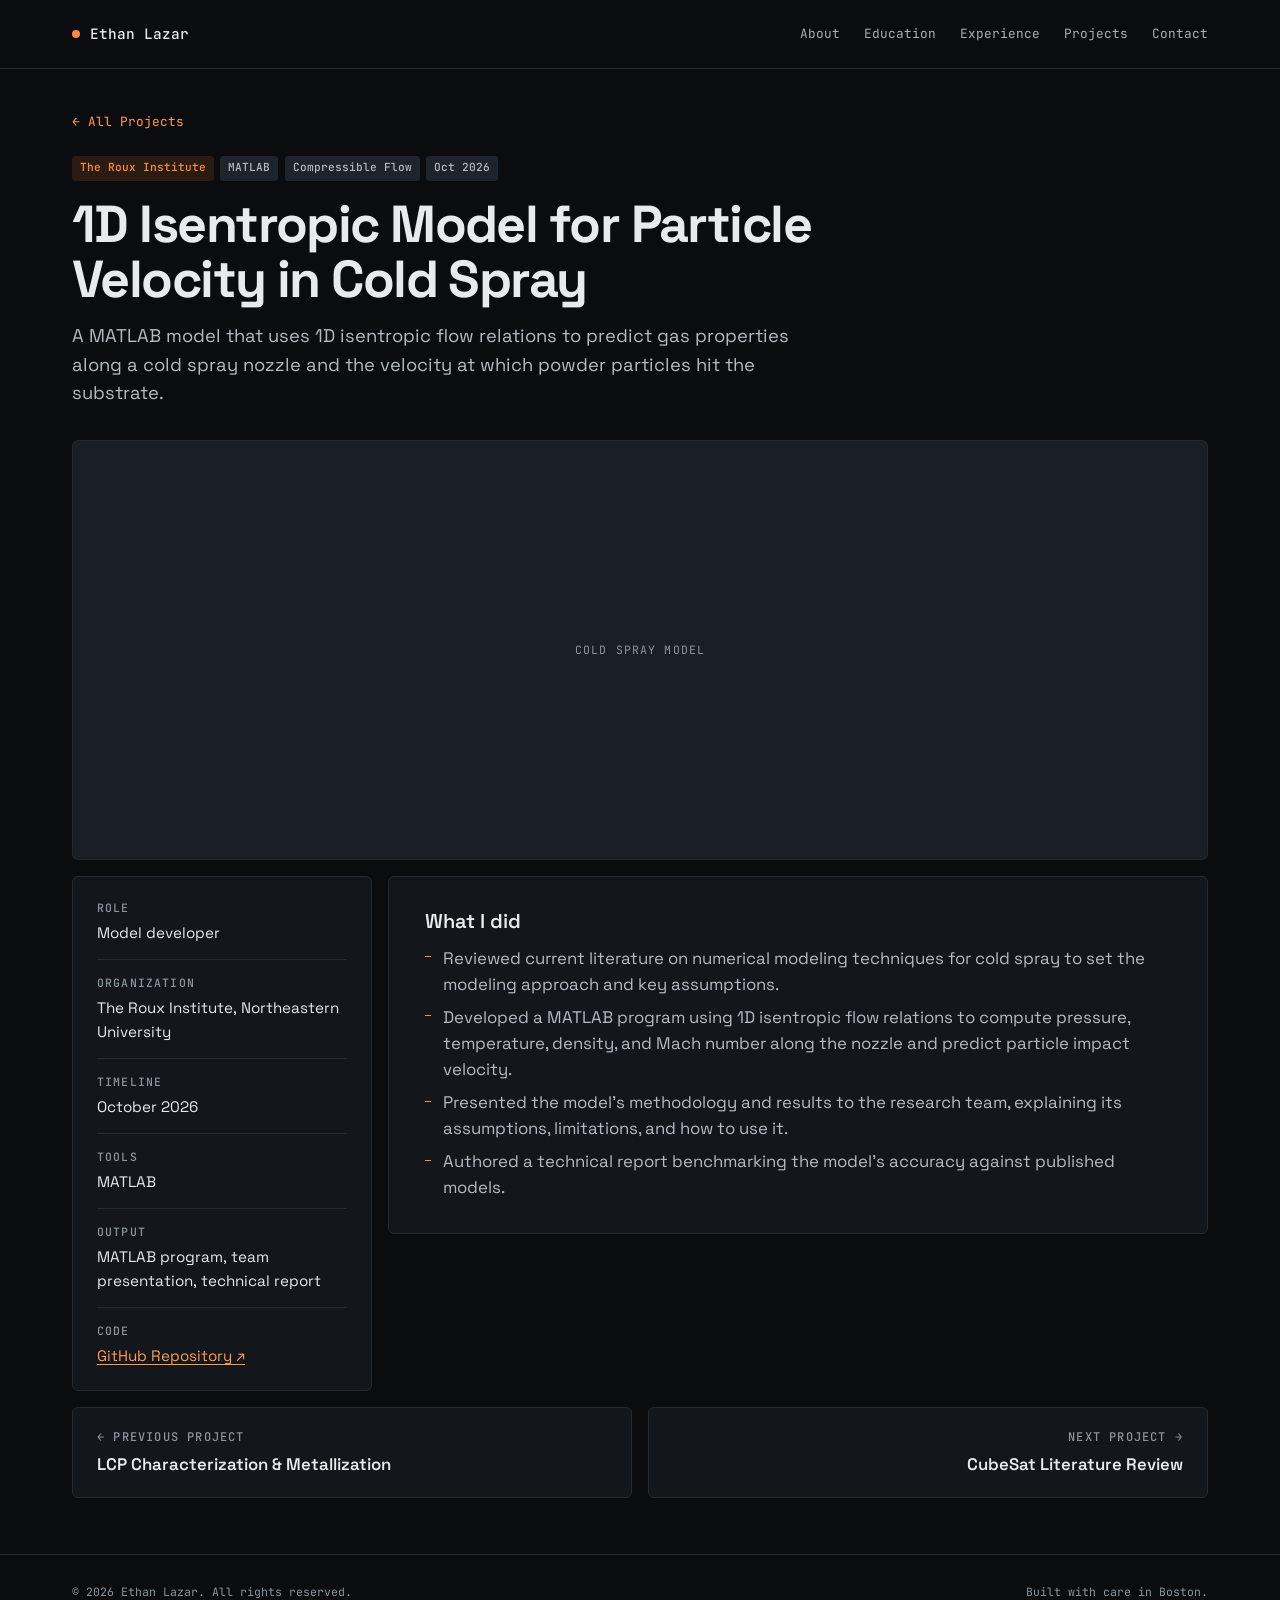
==== commit 9dec44f8: "Restyle site with Ember theme Dark charcoal panels with a single orange accent, Space Grotesk and Je" ====
--- a/cold-spray-model.html
+++ b/cold-spray-model.html
@@ -6,31 +6,24 @@
   <title>1D Isentropic Model for Particle Velocity in Cold Spray — Ethan Lazar</title>
   <link rel="preconnect" href="https://fonts.googleapis.com">
   <link rel="preconnect" href="https://fonts.gstatic.com" crossorigin>
-  <link href="https://fonts.googleapis.com/css2?family=Outfit:wght@300;400;500;600;700;800;900&family=Space+Mono:wght@400;700&display=swap" rel="stylesheet">
   <link rel="stylesheet" href="style.css">
 </head>
 <body>
 
-  <!-- Navigation -->
-  <nav class="nav">
-    <a href="index.html" class="nav-logo">EL<span class="dot">.</span></a>
-    <div class="nav-links">
-      <a href="projects.html">Projects</a>
-      <a href="index.html#about">About</a>
-      <a href="index.html#contact" class="nav-cta">Get in Touch</a>
+  <header class="site-header">
+    <div class="container nav">
+      <a href="index.html" class="nav-logo">Ethan Lazar</a>
+      <nav class="nav-links" aria-label="Primary">
+        <a href="index.html#about">About</a>
+        <a href="index.html#education">Education</a>
+        <a href="index.html#experience">Experience</a>
+        <a href="projects.html">Projects</a>
+        <a href="index.html#contact">Contact</a>
+      </nav>
     </div>
-    <button class="nav-toggle" aria-label="Toggle menu">
-      <span></span><span></span>
-    </button>
-  </nav>
+  </header>
 
-  <!-- Mobile Menu -->
-  <div class="mobile-menu">
-    <a href="projects.html">Projects</a>
-    <a href="index.html#about">About</a>
-    <a href="index.html#contact">Get in Touch</a>
-  </div>
-
+  <main>
   <!-- Project Hero -->
   <header class="project-hero">
     <div class="container">
@@ -45,7 +38,7 @@
       <p class="project-hero-sub">
         A MATLAB model that uses 1D isentropic flow relations to predict gas properties along a cold spray nozzle and the velocity at which powder particles hit the substrate.
       </p>
-      <div class="project-cover" style="background: linear-gradient(135deg, #3a1f0b, #8a4a1a);">
+      <div class="project-cover">
         <span>Cold Spray Model</span>
       </div>
     </div>
@@ -107,6 +100,8 @@
     </div>
   </nav>
 
+  </main>
+
   <!-- Footer -->
   <footer class="footer">
     <div class="container footer-inner">
--- a/style.css
+++ b/style.css
@@ -1,1019 +1,741 @@
 /* ============================================
-   PORTFOLIO — STYLE SHEET
-   Aesthetic: engineering blueprint — sharp,
-   dark-on-dark, monospace UI labels, accent orange.
-   ============================================ */
+   EMBER THEME
+   Fonts and color tokens live here only.
+   Change the accent by editing --accent (and --link / --link-hover).
+   ============================================ */
+@import url('https://fonts.googleapis.com/css2?family=JetBrains+Mono:wght@400;500;700&family=Space+Grotesk:wght@400;500;600;700&display=swap');
 
 :root {
-  --bg:           #0a0a0a;
-  --surface:      #111111;
-  --surface-2:    #1a1a1a;
-  --border:       #2a2a2a;
-  --text:         #e8e8e8;
-  --text-dim:     #888888;
-  --accent:       #ff4d00;
-  --accent-2:     #ff7a3d;
-  --accent-glow:  rgba(255, 77, 0, 0.15);
-  --accent-border:rgba(255, 77, 0, 0.4);
-
-  --font-sans:    'Outfit', -apple-system, BlinkMacSystemFont, sans-serif;
-  --font-mono:    'Space Mono', ui-monospace, 'Courier New', monospace;
-
-  --max-w: 1200px;
+  /* Surfaces */
+  --bg: #0A0C0F;
+  --panel: #13171C;
+  --border: #242A31;
+  --media: #1A1F25;
+  --chip: #1E242B;
+  --chip-accent: #2A1C12;
+  --button-border: #3A424B;
+
+  /* Text */
+  --text: #E8EAED;
+  --text-2: #B4BBC3;
+  --text-nav: #A9B0B8;
+  --text-dim: #8C949D;
+  --text-on-accent: #0A0C0F;
+
+  /* Accent */
+  --accent: #FF8A3D;
+  --link: #FF9A52;
+  --link-hover: #FFC08F;
+
+  /* Type */
+  --font-sans: "Space Grotesk", system-ui, sans-serif;
+  --font-mono: "JetBrains Mono", ui-monospace, monospace;
+
+  /* Shape + spacing */
+  --radius: 6px;
+  --radius-btn: 4px;
+  --radius-chip: 3px;
+  --max-width: 1200px;
+  --gutter: 2rem;
+  --gap: 1rem;
+  --section-space: 3.5rem;
   --ease: cubic-bezier(0.22, 1, 0.36, 1);
 }
 
-/* ---- Reset ---- */
-*, *::before, *::after { margin: 0; padding: 0; box-sizing: border-box; }
-html { scroll-behavior: smooth; -webkit-font-smoothing: antialiased; }
+/* ============================================
+   BASE
+   ============================================ */
+*, *::before, *::after { box-sizing: border-box; margin: 0; padding: 0; }
+
+html { scroll-behavior: smooth; -webkit-text-size-adjust: 100%; }
+
 body {
+  background: var(--bg);
+  color: var(--text-2);
   font-family: var(--font-sans);
-  background: var(--bg);
+  font-size: 1rem;
+  line-height: 1.55;
+  -webkit-font-smoothing: antialiased;
+}
+
+img { display: block; max-width: 100%; }
+
+a { color: var(--link); text-decoration-thickness: 1px; text-underline-offset: 3px; }
+a:hover { color: var(--link-hover); }
+
+h1, h2, h3 { color: var(--text); font-weight: 600; line-height: 1.2; }
+
+strong { color: var(--text); font-weight: 600; }
+
+:focus-visible {
+  outline: 2px solid var(--accent);
+  outline-offset: 3px;
+  border-radius: 2px;
+}
+
+.container {
+  width: 100%;
+  max-width: var(--max-width);
+  margin: 0 auto;
+  padding: 0 var(--gutter);
+}
+
+main { display: block; padding-bottom: var(--section-space); }
+
+/* Shared panel + label primitives */
+.panel {
+  background: var(--panel);
+  border: 1px solid var(--border);
+  border-radius: var(--radius);
+}
+
+.label,
+.section-tag {
+  font-family: var(--font-mono);
+  font-size: 0.75rem;
+  font-weight: 500;
+  text-transform: uppercase;
+  letter-spacing: 0.1em;
+  color: var(--text-dim);
+}
+.label-accent { color: var(--accent); }
+
+/* ============================================
+   HEADER
+   ============================================ */
+.site-header { border-bottom: 1px solid var(--border); }
+
+.nav {
+  display: flex;
+  flex-wrap: wrap;
+  align-items: center;
+  justify-content: space-between;
+  gap: 0.75rem 2rem;
+  padding-top: 1.25rem;
+  padding-bottom: 1.25rem;
+}
+
+.nav-logo {
+  display: inline-flex;
+  align-items: center;
+  gap: 0.6rem;
+  font-family: var(--font-mono);
+  font-size: 0.9rem;
+  font-weight: 500;
   color: var(--text);
-  font-size: 16px;
-  font-weight: 300;
-  line-height: 1.6;
-  overflow-x: hidden;
-}
-a { color: inherit; text-decoration: none; }
-img { max-width: 100%; display: block; }
-
-/* ---- Scrollbar ---- */
-::-webkit-scrollbar { width: 6px; height: 6px; }
-::-webkit-scrollbar-track { background: var(--bg); }
-::-webkit-scrollbar-thumb { background: var(--accent); border-radius: 3px; }
-::-webkit-scrollbar-thumb:hover { background: var(--accent-2); }
-html { scrollbar-width: thin; scrollbar-color: var(--accent) var(--bg); }
-
-/* ---- Container ---- */
-.container { max-width: var(--max-w); margin: 0 auto; padding: 0 24px; }
-
-/* ============================================
-   NAVIGATION — glassmorphism
-   ============================================ */
-.nav {
-  position: fixed; top: 0; left: 0; right: 0; z-index: 100;
-  display: flex; align-items: center; justify-content: space-between;
-  padding: 18px 32px;
-  background: rgba(10, 10, 10, 0.85);
-  backdrop-filter: blur(20px);
-  -webkit-backdrop-filter: blur(20px);
-  border-bottom: 1px solid var(--border);
-}
-.nav-logo {
-  font-family: var(--font-mono);
-  font-size: 1rem;
+  text-decoration: none;
+}
+.nav-logo::before {
+  content: "";
+  width: 8px;
+  height: 8px;
+  border-radius: 50%;
+  background: var(--accent);
+  flex-shrink: 0;
+}
+.nav-logo:hover { color: var(--text); }
+
+.nav-links {
+  display: flex;
+  flex-wrap: wrap;
+  gap: 0.4rem 1.5rem;
+}
+.nav-links a {
+  font-family: var(--font-mono);
+  font-size: 0.8rem;
+  color: var(--text-nav);
+  text-decoration: none;
+  padding: 0.25rem 0;
+  transition: color 0.2s var(--ease);
+}
+.nav-links a:hover,
+.nav-links a[aria-current="page"] { color: var(--text); }
+
+/* ============================================
+   BUTTONS + CHIPS
+   ============================================ */
+.btn {
+  display: inline-flex;
+  align-items: center;
+  justify-content: center;
+  gap: 0.5rem;
+  padding: 0.9rem 1.4rem;
+  border-radius: var(--radius-btn);
+  border: 1px solid transparent;
+  font-family: var(--font-sans);
+  font-size: 0.95rem;
+  font-weight: 500;
+  line-height: 1.2;
+  text-decoration: none;
+  cursor: pointer;
+  transition: background-color 0.2s var(--ease), border-color 0.2s var(--ease), color 0.2s var(--ease);
+  overflow-wrap: anywhere;
+}
+.btn-primary {
+  background: var(--accent);
+  color: var(--text-on-accent);
+  font-weight: 600;
+}
+.btn-primary:hover { background: var(--link-hover); color: var(--text-on-accent); }
+.btn-secondary {
+  background: transparent;
+  border-color: var(--button-border);
+  color: var(--text);
+}
+.btn-secondary:hover { border-color: var(--text-nav); color: var(--text); }
+
+.chip,
+.skill-chip,
+.course-chips span,
+.project-tags span,
+.project-hero-tags span {
+  display: inline-block;
+  font-family: var(--font-mono);
+  font-size: 0.7rem;
+  font-weight: 500;
+  line-height: 1.4;
+  padding: 0.3rem 0.5rem;
+  border-radius: var(--radius-chip);
+  background: var(--chip);
+  color: var(--text-2);
+}
+.chip-accent,
+.project-tags span:first-child,
+.project-hero-tags span:first-child {
+  background: var(--chip-accent);
+  color: var(--accent);
+}
+
+/* ============================================
+   SECTIONS
+   ============================================ */
+.section { padding-top: var(--section-space); }
+
+.section-header {
+  display: flex;
+  flex-wrap: wrap;
+  align-items: flex-end;
+  justify-content: space-between;
+  gap: 0.5rem 1rem;
+  margin-bottom: var(--gap);
+}
+.section-header .section-tag { margin-bottom: 0.35rem; }
+.section-title {
+  font-size: 1.6rem;
+  font-weight: 600;
+  letter-spacing: -0.01em;
+}
+.section-count {
+  font-family: var(--font-mono);
+  font-size: 0.75rem;
+  text-transform: uppercase;
+  letter-spacing: 0.1em;
+  color: var(--text-dim);
+}
+
+/* ============================================
+   HERO
+   ============================================ */
+.hero {
+  display: grid;
+  grid-template-columns: 2fr 1fr;
+  gap: var(--gap);
+  padding-top: 2.5rem;
+}
+
+.hero-main {
+  display: flex;
+  flex-direction: column;
+  justify-content: center;
+  gap: 1.25rem;
+  padding: 3rem 2.5rem;
+  min-width: 0;
+}
+.hero-name {
+  font-size: 4.25rem;
   font-weight: 700;
-  letter-spacing: 1px;
+  line-height: 1;
+  letter-spacing: -0.03em;
+  overflow-wrap: anywhere;
+}
+.hero-intro {
+  font-size: 1.2rem;
+  color: var(--text-2);
+  max-width: 46ch;
+}
+.hero-actions {
+  display: flex;
+  flex-wrap: wrap;
+  gap: 0.75rem;
+  margin-top: 0.5rem;
+}
+
+.hero-glance { padding: 1.75rem 1.75rem 0.75rem; min-width: 0; }
+.hero-glance .label { margin-bottom: 0.75rem; }
+
+.glance-list > div {
+  display: flex;
+  justify-content: space-between;
+  align-items: baseline;
+  gap: 1rem;
+  padding: 0.85rem 0;
+  border-top: 1px solid var(--border);
+}
+.glance-list dt { color: var(--text-nav); font-size: 0.9rem; flex-shrink: 0; }
+.glance-list dd { color: var(--text); font-size: 0.95rem; text-align: right; }
+.glance-list dd.is-accent { color: var(--accent); }
+
+/* Page intro (All Projects) */
+.page-intro { padding-top: 2.5rem; }
+.page-intro-panel { padding: 2.5rem; }
+.page-intro-top {
+  display: flex;
+  flex-wrap: wrap;
+  justify-content: space-between;
+  gap: 0.5rem 1rem;
+  margin-bottom: 1rem;
+}
+.page-title {
+  font-size: 3rem;
+  font-weight: 700;
+  line-height: 1.05;
+  letter-spacing: -0.03em;
+  margin-bottom: 1rem;
+}
+.page-intro-text { font-size: 1.1rem; max-width: 60ch; }
+
+/* ============================================
+   ABOUT
+   ============================================ */
+.about-grid {
+  display: grid;
+  grid-template-columns: 260px 1fr;
+  gap: 2rem;
+  padding: 2rem;
+  background: var(--panel);
+  border: 1px solid var(--border);
+  border-radius: var(--radius);
+}
+.about-photo {
+  aspect-ratio: 4 / 5;
+  background: var(--media);
+  border-radius: var(--radius-btn);
+  display: flex;
+  align-items: center;
+  justify-content: center;
+  overflow: hidden;
+}
+.photo-placeholder {
+  font-family: var(--font-mono);
+  font-size: 0.72rem;
+  text-transform: uppercase;
+  letter-spacing: 0.1em;
+  color: var(--text-dim);
+}
+.about-content { min-width: 0; }
+.about-content .section-tag { margin-bottom: 0.35rem; }
+.about-content .section-title { margin-bottom: 1.25rem; }
+.about-text { font-size: 1.05rem; margin-bottom: 1rem; }
+.skills-row {
+  display: flex;
+  flex-wrap: wrap;
+  gap: 0.4rem;
+  margin-top: 1.5rem;
+}
+
+/* ============================================
+   TIMELINE (Education + Experience)
+   ============================================ */
+.timeline {
+  background: var(--panel);
+  border: 1px solid var(--border);
+  border-radius: var(--radius);
+  padding: 0 2rem;
+}
+.timeline-entry {
+  display: grid;
+  grid-template-columns: 200px 1fr;
+  gap: 1.5rem;
+  padding: 1.75rem 0;
+  border-top: 1px solid var(--border);
+}
+.timeline-entry:first-child { border-top: 0; }
+
+.timeline-date {
+  font-family: var(--font-mono);
+  font-size: 0.85rem;
+  font-weight: 500;
   color: var(--accent);
-  text-transform: uppercase;
-}
-.nav-logo .dot { color: var(--accent); }
-.nav-links { display: flex; align-items: center; gap: 32px; }
-.nav-links a {
+}
+.timeline-location {
+  font-family: var(--font-mono);
+  font-size: 0.72rem;
+  text-transform: uppercase;
+  letter-spacing: 0.1em;
+  color: var(--text-dim);
+  margin-top: 0.35rem;
+}
+.timeline-body { min-width: 0; }
+.timeline-role { font-size: 1.15rem; font-weight: 600; }
+.timeline-org { color: var(--text-nav); margin: 0.2rem 0 0.75rem; }
+.timeline-detail { font-size: 0.95rem; margin-top: 0.4rem; }
+.timeline-detail strong {
+  font-family: var(--font-mono);
+  font-size: 0.72rem;
+  font-weight: 500;
+  text-transform: uppercase;
+  letter-spacing: 0.1em;
+  color: var(--text-dim);
+  margin-right: 0.5rem;
+}
+.timeline-label { margin-top: 0.9rem; }
+.course-chips {
+  display: flex;
+  flex-wrap: wrap;
+  gap: 0.4rem;
+  margin-top: 0.5rem;
+}
+
+.timeline-list,
+.project-content ul { list-style: none; }
+.timeline-list li,
+.project-content li {
   position: relative;
-  font-family: var(--font-mono);
-  font-size: 0.78rem;
-  font-weight: 400;
-  color: var(--text-dim);
-  text-transform: uppercase;
-  letter-spacing: 2px;
-  padding: 4px 0;
-  transition: color 0.3s var(--ease);
-}
-.nav-links a::after {
+  padding-left: 1.1rem;
+  margin-top: 0.45rem;
+  font-size: 0.95rem;
+}
+.timeline-list li::before,
+.project-content li::before {
   content: "";
   position: absolute;
-  left: 0; bottom: -2px;
-  width: 0; height: 1px;
+  left: 0;
+  top: 0.68em;
+  width: 6px;
+  height: 1px;
   background: var(--accent);
-  transition: width 0.3s var(--ease);
-}
-.nav-links a:hover { color: var(--accent); }
-.nav-links a:hover::after { width: 100%; }
-.nav-cta {
-  color: var(--accent) !important;
-}
-.nav-cta::after { background: var(--accent); }
-
-.nav-toggle {
-  display: none; background: none; border: none; cursor: pointer;
-  flex-direction: column; gap: 5px; padding: 4px;
-}
-.nav-toggle span {
-  display: block; width: 24px; height: 2px; background: var(--text);
-  transition: 0.3s var(--ease);
-}
-
-/* Mobile menu */
-.mobile-menu {
-  position: fixed; top: 0; left: 0; right: 0; bottom: 0;
-  z-index: 99; background: var(--bg);
-  display: flex; flex-direction: column;
-  align-items: center; justify-content: center; gap: 28px;
-  opacity: 0; pointer-events: none; transition: opacity 0.4s var(--ease);
-}
-.mobile-menu.open { opacity: 1; pointer-events: all; }
-.mobile-menu a {
-  font-family: var(--font-mono);
-  font-size: 1.2rem;
-  font-weight: 400;
-  text-transform: uppercase;
-  letter-spacing: 3px;
-  color: var(--text-dim);
-  transition: color 0.3s;
-}
-.mobile-menu a:hover { color: var(--accent); }
-
-/* ============================================
-   PAGE HEADER — name + portfolio tag
-   ============================================ */
-.page-header {
-  position: relative;
-  padding: 180px 24px 100px;
+}
+
+/* ============================================
+   PROJECT CARDS
+   ============================================ */
+.projects-grid {
+  display: grid;
+  grid-template-columns: repeat(auto-fill, minmax(min(320px, 100%), 1fr));
+  gap: var(--gap);
+}
+.project-card {
+  display: flex;
+  flex-direction: column;
+  background: var(--panel);
+  border: 1px solid var(--border);
+  border-radius: var(--radius);
+  overflow: hidden;
+  color: inherit;
+  text-decoration: none;
+  transition: border-color 0.2s var(--ease);
+}
+.project-card:hover { border-color: var(--button-border); color: inherit; }
+.project-card:hover h3 { color: var(--link-hover); }
+
+.project-img {
+  aspect-ratio: 16 / 10;
+  background: var(--media);
+  border-bottom: 1px solid var(--border);
+  display: flex;
+  align-items: center;
+  justify-content: center;
+  overflow: hidden;
+}
+.project-img img { width: 100%; height: 100%; object-fit: cover; }
+.project-placeholder,
+.project-cover span {
+  font-family: var(--font-mono);
+  font-size: 0.72rem;
+  text-transform: uppercase;
+  letter-spacing: 0.1em;
+  color: var(--text-dim);
   text-align: center;
-  border-bottom: 1px solid rgba(255, 255, 255, 0.06);
-  background: var(--bg);
+  padding: 0 1rem;
+}
+
+.project-info { padding: 1.25rem 1.5rem 1.5rem; }
+.project-tags {
+  display: flex;
+  flex-wrap: wrap;
+  gap: 0.4rem;
+  margin-bottom: 0.9rem;
+}
+.project-date {
+  font-family: var(--font-mono);
+  font-size: 0.72rem;
+  text-transform: uppercase;
+  letter-spacing: 0.1em;
+  color: var(--text-dim);
+  margin-bottom: 0.4rem;
+}
+.project-info h3 {
+  font-size: 1.25rem;
+  font-weight: 600;
+  margin-bottom: 0.5rem;
+  transition: color 0.2s var(--ease);
+}
+.project-info p:not(.project-date) { font-size: 0.95rem; }
+
+.work-more { margin-top: var(--gap); }
+
+/* ============================================
+   CONTACT + FOOTER
+   ============================================ */
+.contact-panel {
+  display: flex;
+  flex-wrap: wrap;
+  align-items: center;
+  justify-content: space-between;
+  gap: 1.5rem 2rem;
+  padding: 2.5rem;
+}
+.contact-text { min-width: 0; max-width: 34rem; }
+.contact-text .section-tag { margin-bottom: 0.5rem; }
+.contact-title { font-size: 1.6rem; font-weight: 600; margin-bottom: 0.5rem; }
+.contact-sub { font-size: 1rem; }
+.contact-phone { margin-top: 0.5rem; font-family: var(--font-mono); font-size: 0.85rem; }
+.contact-phone a { color: var(--text-nav); text-decoration: none; }
+.contact-phone a:hover { color: var(--text); }
+.contact-actions { display: flex; flex-wrap: wrap; gap: 0.75rem; min-width: 0; }
+
+.footer {
+  border-top: 1px solid var(--border);
+  padding: 1.75rem 0 2.5rem;
+}
+.footer-inner {
+  display: flex;
+  flex-wrap: wrap;
+  justify-content: space-between;
+  gap: 0.5rem 1rem;
+  font-family: var(--font-mono);
+  font-size: 0.72rem;
+  color: var(--text-dim);
+}
+
+/* ============================================
+   PROJECT DETAIL PAGES
+   ============================================ */
+.project-hero { padding-top: 2.5rem; }
+.back-link {
+  display: inline-block;
+  font-family: var(--font-mono);
+  font-size: 0.8rem;
+  text-decoration: none;
+  margin-bottom: 1.5rem;
+}
+.project-hero-tags {
+  display: flex;
+  flex-wrap: wrap;
+  gap: 0.4rem;
+  margin-bottom: 1rem;
+}
+.project-hero-title {
+  font-size: clamp(2rem, 5vw, 3.25rem);
+  font-weight: 700;
+  line-height: 1.05;
+  letter-spacing: -0.03em;
+  max-width: 22ch;
+  overflow-wrap: anywhere;
+}
+.project-hero-sub {
+  font-size: 1.15rem;
+  max-width: 62ch;
+  margin-top: 1rem;
+}
+.project-cover {
+  margin-top: 2rem;
+  height: clamp(220px, 40vw, 420px);
+  background: var(--media);
+  border: 1px solid var(--border);
+  border-radius: var(--radius);
+  display: flex;
+  align-items: center;
+  justify-content: center;
   overflow: hidden;
 }
-.page-header::before {
-  content: "";
-  position: absolute; inset: 0;
-  background-image:
-    linear-gradient(rgba(255, 77, 0, 0.04) 1px, transparent 1px),
-    linear-gradient(90deg, rgba(255, 77, 0, 0.04) 1px, transparent 1px);
-  background-size: 60px 60px;
-  -webkit-mask-image: radial-gradient(ellipse 70% 80% at 50% 50%, #000 0%, transparent 80%);
-          mask-image: radial-gradient(ellipse 70% 80% at 50% 50%, #000 0%, transparent 80%);
-  pointer-events: none;
-}
-.page-header-inner { position: relative; z-index: 1; }
-.page-header-tag {
-  font-family: var(--font-mono);
-  font-size: 0.78rem;
-  font-weight: 400;
-  text-transform: uppercase;
-  letter-spacing: 4px;
-  color: var(--accent);
-  margin-bottom: 16px;
-}
-.page-header-title {
-  font-family: var(--font-sans);
-  font-size: clamp(3.4rem, 9vw, 6.4rem);
-  font-weight: 800;
-  line-height: 1.02;
-  letter-spacing: -3px;
-  color: var(--text);
-  margin: 0;
-}
-.page-header-rule {
-  width: 72px; height: 2px;
-  background: var(--accent);
-  margin: 32px auto 28px;
-}
-.page-header-welcome {
-  font-family: var(--font-sans);
-  font-size: clamp(1.05rem, 1.6vw, 1.25rem);
-  font-weight: 300;
-  line-height: 1.7;
-  color: var(--text-dim);
-  max-width: 620px;
-  margin: 0 auto;
-}
-
-/* ============================================
-   BUTTONS — sliding ::before background
-   ============================================ */
-.btn {
-  position: relative;
-  display: inline-flex; align-items: center; gap: 8px;
-  padding: 14px 32px;
-  font-family: var(--font-mono);
-  font-size: 0.78rem; font-weight: 700;
-  text-transform: uppercase;
-  letter-spacing: 2px;
-  border: 1px solid var(--accent);
-  background: transparent;
-  color: var(--accent);
-  cursor: pointer;
+.project-cover img { width: 100%; height: 100%; object-fit: cover; }
+
+.project-body { padding-top: var(--gap); }
+.project-body .container {
+  display: grid;
+  grid-template-columns: 300px 1fr;
+  gap: var(--gap);
+  align-items: start;
+}
+
+.project-meta {
+  position: sticky;
+  top: 1.5rem;
+  background: var(--panel);
+  border: 1px solid var(--border);
+  border-radius: var(--radius);
+  padding: 0.5rem 1.5rem;
+}
+.project-meta > div {
+  padding: 0.9rem 0;
+  border-top: 1px solid var(--border);
+}
+.project-meta > div:first-child { border-top: 0; }
+.project-meta dt {
+  font-family: var(--font-mono);
+  font-size: 0.72rem;
+  font-weight: 500;
+  text-transform: uppercase;
+  letter-spacing: 0.1em;
+  color: var(--text-dim);
+  margin-bottom: 0.25rem;
+}
+.project-meta dd { color: var(--text); font-size: 0.95rem; overflow-wrap: anywhere; }
+
+.project-content {
+  min-width: 0;
+  background: var(--panel);
+  border: 1px solid var(--border);
+  border-radius: var(--radius);
+  padding: 2rem 2.25rem;
+}
+.project-content h3 {
+  font-size: 1.25rem;
+  font-weight: 600;
+  margin: 2.25rem 0 0.75rem;
+}
+.project-content h3:first-child { margin-top: 0; }
+.project-content p { font-size: 1.05rem; margin-bottom: 1rem; }
+.project-content li { font-size: 1.05rem; }
+
+/* Figures */
+.project-content figure { margin: 0; display: flex; flex-direction: column; }
+.project-content figure.figure-full { margin: 1.5rem 0; }
+.project-content .figure-frame {
+  background: var(--media);
+  border: 1px solid var(--border);
+  border-radius: var(--radius-btn);
   overflow: hidden;
-  z-index: 0;
-  transition: color 0.3s var(--ease);
-}
-.btn::before {
-  content: "";
-  position: absolute;
-  top: 0; left: -100%;
-  width: 100%; height: 100%;
-  background: var(--accent);
-  z-index: -1;
-  transition: left 0.35s var(--ease);
-}
-.btn:hover { color: var(--bg); }
-.btn:hover::before { left: 0; }
-
-.btn-primary {
-  background: var(--accent);
-  color: var(--bg);
-}
-.btn-primary::before {
-  background: var(--accent-2);
-  left: -100%;
-}
-.btn-primary:hover { color: var(--bg); }
-.btn-primary:hover::before { left: 0; }
-
-.btn-ghost {
-  border-color: var(--border);
-  color: var(--text);
-}
-.btn-ghost::before { background: var(--accent); }
-.btn-ghost:hover { color: var(--bg); border-color: var(--accent); }
-
-.btn-large { font-size: 0.9rem; padding: 18px 40px; letter-spacing: 3px; }
-
-/* ============================================
-   SECTIONS — numbered header with horizontal line
-   ============================================ */
-.section { padding: 120px 0; position: relative; }
-.section-header {
-  display: flex;
-  align-items: center;
-  gap: 20px;
-  margin-bottom: 64px;
-}
-.section-header::after {
-  content: "";
-  flex: 1;
-  height: 1px;
-  background: var(--border);
-}
-.section-tag {
-  font-family: var(--font-mono);
-  font-size: 0.85rem; font-weight: 700;
-  text-transform: uppercase;
-  letter-spacing: 2px;
-  color: var(--accent);
-  flex-shrink: 0;
-}
-.section-title {
-  font-family: var(--font-sans);
-  font-size: clamp(1.8rem, 3.4vw, 2.6rem);
-  font-weight: 800;
-  letter-spacing: -1px;
-  color: var(--text);
-  line-height: 1.1;
-  flex-shrink: 0;
-  white-space: nowrap;
-}
-
-/* Numbered counters: 01, 02, 03, ... */
-body { counter-reset: section; }
-.section { counter-increment: section; }
-.section .section-tag::before {
-  content: counter(section, decimal-leading-zero) ". ";
-  color: var(--accent);
-}
-
-/* ============================================
-   PROJECTS GRID — cards with hover lift + top bar
-   ============================================ */
-.projects-grid {
-  display: grid; gap: 24px;
-}
-.work-more {
-  margin-top: 48px;
-  text-align: center;
-}
-.project-card {
-  position: relative;
-  display: grid;
-  grid-template-columns: 1fr 1fr auto;
-  align-items: center;
-  gap: 32px;
-  background: var(--surface);
-  padding: 20px;
-  border: 1px solid var(--border);
-  transition: transform 0.3s var(--ease), border-color 0.3s var(--ease), background 0.3s var(--ease);
-  cursor: pointer;
-  overflow: hidden;
-}
-.project-card::before {
-  content: "";
-  position: absolute;
-  top: 0; left: 0; right: 0;
-  height: 2px;
-  background: linear-gradient(90deg, var(--accent), var(--accent-2));
-  opacity: 0;
-  transition: opacity 0.3s var(--ease);
-}
-.project-card:hover {
-  border-color: var(--accent);
-  transform: translateY(-4px);
-}
-.project-card:hover::before { opacity: 1; }
-
-.project-img {
-  height: 220px;
-  display: flex; align-items: center; justify-content: center;
-  overflow: hidden;
-  border: 1px solid var(--border);
-  transition: transform 0.4s var(--ease);
-}
-.project-img img {
-  width: 100%;
-  height: 100%;
-  object-fit: cover;
-  display: block;
-}
-.project-card:hover .project-img { transform: scale(1.02); }
-.project-placeholder {
-  font-family: var(--font-mono);
-  font-size: 0.78rem;
-  color: rgba(232, 232, 232, 0.45);
-  text-transform: uppercase;
-  letter-spacing: 3px;
-}
-.project-info { padding: 8px 0; }
-.project-tags { display: flex; gap: 6px; margin-bottom: 16px; flex-wrap: wrap; }
-.project-tags span {
-  font-family: var(--font-mono);
-  font-size: 0.65rem; font-weight: 700;
-  text-transform: uppercase; letter-spacing: 1.5px;
-  color: var(--accent);
-  background: var(--accent-glow);
-  border: 1px solid var(--accent-border);
-  padding: 4px 10px;
-}
-.project-tags span:last-child {
-  color: var(--text-dim);
-  background: var(--surface-2);
-  border-color: var(--border);
-}
-.project-info h3 {
-  font-family: var(--font-sans);
-  font-size: 1.4rem;
-  font-weight: 700;
-  letter-spacing: -1px;
-  color: var(--text);
-  margin-bottom: 10px;
-}
-.project-info p {
-  font-size: 0.95rem;
-  font-weight: 300;
-  color: var(--text-dim);
-  line-height: 1.65;
-}
-.project-arrow {
-  font-family: var(--font-mono);
-  font-size: 1.5rem; color: var(--text-dim);
-  transition: all 0.3s var(--ease);
-  padding-right: 16px;
-}
-.project-card:hover .project-arrow {
-  color: var(--accent); transform: translate(4px, -4px);
-}
-
-/* ============================================
-   TIMELINE — square dots, 2px left line
-   ============================================ */
-.experience { background: var(--bg); }
-.education  { background: var(--bg); }
-
-.timeline {
-  position: relative;
-  display: flex; flex-direction: column;
-  padding-left: 32px;
-}
-.timeline::before {
-  content: "";
-  position: absolute;
-  left: 0; top: 8px; bottom: 8px;
-  width: 2px;
-  background: var(--border);
-}
-.timeline-entry {
-  position: relative;
-  display: grid;
-  grid-template-columns: 220px 1fr;
-  gap: 48px;
-  padding: 28px 0;
-}
-.timeline-entry::before {
-  content: "";
-  position: absolute;
-  left: -39px;
-  top: 36px;
-  width: 14px; height: 14px;
-  background: var(--accent);
-  border: 2px solid var(--accent);
-  box-shadow: 0 0 0 4px var(--bg);
-}
-.timeline-entry:first-child { padding-top: 8px; }
-.timeline-entry:first-child::before { top: 16px; }
-
-.timeline-meta {
-  font-family: var(--font-mono);
-}
-.timeline-date {
-  font-size: 0.72rem;
-  font-weight: 700;
-  color: var(--accent);
-  text-transform: uppercase;
-  letter-spacing: 2px;
-  margin-bottom: 6px;
-}
-.timeline-location {
-  font-size: 0.68rem;
-  color: var(--text-dim);
-  text-transform: uppercase;
-  letter-spacing: 2px;
-}
-.timeline-body {
-  position: relative;
-  background: var(--surface);
-  border: 1px solid var(--border);
-  border-left: 4px solid var(--accent);
-  padding: 24px 28px;
-  transition: border-color 0.3s var(--ease), transform 0.3s var(--ease);
-}
-.timeline-body:hover {
-  border-color: var(--accent);
-  border-left-color: var(--accent);
-  transform: translateY(-2px);
-}
-.timeline-role {
-  font-family: var(--font-sans);
-  font-size: 1.3rem;
-  font-weight: 700;
-  letter-spacing: -1px;
-  color: var(--text);
-  margin-bottom: 6px;
-}
-.timeline-org {
-  font-size: 0.98rem;
-  font-weight: 400;
-  color: var(--text);
-  margin-bottom: 16px;
-}
-.timeline-detail {
-  font-size: 0.95rem;
-  font-weight: 300;
-  color: var(--text-dim);
-  line-height: 1.7;
-  margin-bottom: 6px;
-}
-.timeline-detail strong {
-  display: inline-block;
-  min-width: 140px;
-  font-family: var(--font-mono);
-  font-size: 0.65rem;
-  font-weight: 700;
-  color: var(--accent);
-  text-transform: uppercase;
-  letter-spacing: 2px;
-  margin-right: 4px;
-}
-.timeline-label { margin-top: 18px; margin-bottom: 0; }
-.timeline-list {
-  list-style: none;
-  margin: 12px 0 0;
-  padding: 0;
-}
-.timeline-list li {
-  position: relative;
-  padding-left: 22px;
-  color: var(--text-dim);
-  font-size: 0.96rem;
-  font-weight: 300;
-  line-height: 1.7;
-  margin-bottom: 8px;
-}
-.timeline-list li::before {
-  content: "▹";
-  position: absolute;
-  left: 0; top: 0;
-  color: var(--accent);
-  font-size: 0.9rem;
-}
-.course-chips {
-  display: flex; flex-wrap: wrap; gap: 6px; margin-top: 12px;
-}
-.course-chips span {
-  font-family: var(--font-mono);
-  font-size: 0.65rem; font-weight: 700;
-  text-transform: uppercase; letter-spacing: 1.5px;
-  padding: 5px 10px;
-  background: var(--surface-2);
-  border: 1px solid var(--border);
-  color: var(--text-dim);
-  transition: all 0.25s var(--ease);
-}
-.course-chips span:hover {
-  background: var(--accent-glow);
-  border-color: var(--accent-border);
-  color: var(--accent);
-}
-
-/* ============================================
-   ABOUT
-   ============================================ */
-.about { background: var(--bg); }
-.about-grid {
-  display: grid; grid-template-columns: 1fr 1.3fr;
-  gap: 64px; align-items: center;
-}
-.about-photo {
-  aspect-ratio: 3/4;
-  overflow: hidden;
-  border: 1px solid var(--border);
-  background: var(--surface);
-  position: relative;
-}
-.about-photo::before {
-  content: "";
-  position: absolute;
-  top: 0; left: 0; right: 0;
-  height: 2px;
-  background: linear-gradient(90deg, var(--accent), var(--accent-2));
-}
-.photo-placeholder {
-  width: 100%; height: 100%;
-  background:
-    linear-gradient(135deg, rgba(255, 77, 0, 0.08), transparent),
-    var(--surface-2);
-  display: flex; align-items: center; justify-content: center;
-  font-family: var(--font-mono);
-  color: rgba(232, 232, 232, 0.35); font-size: 0.78rem;
-  text-transform: uppercase; letter-spacing: 3px;
-}
-.about-content .section-tag {
-  display: inline-block;
-  margin-bottom: 14px;
-}
-.about-content .section-title {
-  white-space: normal;
-  margin-bottom: 28px;
-}
-.about-text {
-  color: var(--text-dim);
-  font-size: 1rem;
-  font-weight: 300;
-  line-height: 1.8;
-  margin-bottom: 16px;
-}
-.about-text strong { color: var(--text); font-weight: 600; }
-.skills-row {
-  display: flex; flex-wrap: wrap; gap: 8px; margin-top: 28px;
-}
-.skill-chip {
-  font-family: var(--font-mono);
-  font-size: 0.7rem; font-weight: 700;
-  text-transform: uppercase; letter-spacing: 1.5px;
-  padding: 8px 14px;
-  background: var(--surface-2);
-  border: 1px solid var(--border);
-  color: var(--text-dim);
-  transition: all 0.25s var(--ease);
-}
-.skill-chip:hover {
-  background: var(--accent-glow);
-  border-color: var(--accent-border);
-  color: var(--accent);
-}
-
-/* ============================================
-   CONTACT
-   ============================================ */
-.contact { text-align: center; background: var(--bg); }
-.contact-inner { max-width: 680px; margin: 0 auto; }
-.contact-inner .section-tag {
-  display: inline-block;
-  margin-bottom: 18px;
-  text-align: center;
-}
-.contact-title {
-  font-family: var(--font-sans);
-  font-size: clamp(2.2rem, 5vw, 3.8rem);
-  font-weight: 800;
-  letter-spacing: -2px;
-  color: var(--text);
-  line-height: 1.05;
-  margin-bottom: 22px;
-}
-.contact-title em { color: var(--accent); font-style: normal; font-weight: 900; }
-.contact-sub {
-  color: var(--text-dim);
-  font-size: 1.05rem;
-  font-weight: 300;
-  margin-bottom: 36px;
-}
-.contact-phone {
-  margin-top: 22px;
-  font-family: var(--font-mono);
-  font-size: 0.85rem;
-  color: var(--text-dim);
-  letter-spacing: 2px;
-  text-transform: uppercase;
-}
-.contact-phone a {
-  color: var(--text-dim);
-  transition: color 0.3s;
-}
-.contact-phone a:hover { color: var(--accent); }
-.social-links {
-  display: flex; gap: 28px; justify-content: center; margin-top: 48px;
-  padding-top: 36px;
-  border-top: 1px solid var(--border);
-}
-.social-links a {
-  font-family: var(--font-mono);
-  font-size: 0.75rem; font-weight: 700;
-  color: var(--text-dim); transition: color 0.3s;
-  text-transform: uppercase; letter-spacing: 3px;
-}
-.social-links a:hover { color: var(--accent); }
-
-/* ============================================
-   FOOTER
-   ============================================ */
-.footer {
-  padding: 32px 0;
-  border-top: 1px solid var(--border);
-  background: var(--bg);
-}
-.footer-inner {
-  display: flex; justify-content: space-between; align-items: center;
-  font-family: var(--font-mono);
-  font-size: 0.7rem;
-  text-transform: uppercase;
-  letter-spacing: 2px;
-  color: var(--text-dim);
-}
-
-/* ============================================
-   PROJECT DETAIL PAGE
-   ============================================ */
-.project-hero {
-  position: relative;
-  padding: 160px 24px 80px;
-  overflow: hidden;
-  background: var(--bg);
-  border-bottom: 1px solid var(--border);
-}
-.project-hero::before {
-  content: "";
-  position: absolute; inset: 0;
-  background-image:
-    linear-gradient(rgba(255, 77, 0, 0.04) 1px, transparent 1px),
-    linear-gradient(90deg, rgba(255, 77, 0, 0.04) 1px, transparent 1px);
-  background-size: 60px 60px;
-  -webkit-mask-image: radial-gradient(ellipse 70% 80% at 50% 30%, #000 0%, transparent 80%);
-          mask-image: radial-gradient(ellipse 70% 80% at 50% 30%, #000 0%, transparent 80%);
-  pointer-events: none;
-}
-.project-hero .container { position: relative; z-index: 1; }
-.back-link {
-  font-family: var(--font-mono);
-  display: inline-flex; align-items: center; gap: 8px;
-  font-size: 0.75rem; color: var(--text-dim);
-  text-transform: uppercase; letter-spacing: 3px;
-  margin-bottom: 32px;
-  transition: color 0.3s;
-}
-.back-link:hover { color: var(--accent); }
-.project-hero-tags {
-  display: flex; gap: 6px; margin-bottom: 24px; flex-wrap: wrap;
-}
-.project-hero-tags span {
-  font-family: var(--font-mono);
-  font-size: 0.65rem; font-weight: 700;
-  text-transform: uppercase; letter-spacing: 1.5px;
-  color: var(--accent);
-  background: var(--accent-glow);
-  border: 1px solid var(--accent-border);
-  padding: 4px 10px;
-}
-.project-hero-tags span:last-child {
-  color: var(--text-dim);
-  background: var(--surface-2);
-  border-color: var(--border);
-}
-.project-hero-title {
-  font-family: var(--font-sans);
-  font-size: clamp(2.2rem, 5vw, 3.8rem);
-  font-weight: 800;
-  line-height: 1.05;
-  letter-spacing: -2px;
-  color: var(--text);
-  margin-bottom: 24px;
-  max-width: 900px;
-}
-.project-hero-sub {
-  font-size: 1.05rem;
-  font-weight: 300;
-  color: var(--text-dim);
-  line-height: 1.7;
-  max-width: 720px;
-}
-.project-cover {
-  position: relative;
-  width: 100%;
-  height: clamp(220px, 40vw, 420px);
-  border: 1px solid var(--border);
-  margin-top: 56px;
-  display: flex; align-items: center; justify-content: center;
-  overflow: hidden;
-  background: var(--surface);
-}
-.project-cover::before {
-  content: "";
-  position: absolute;
-  top: 0; left: 0; right: 0;
-  height: 2px;
-  background: linear-gradient(90deg, var(--accent), var(--accent-2));
-  z-index: 2;
-}
-.project-cover img {
-  width: 100%;
-  height: 100%;
-  object-fit: cover;
-  display: block;
-}
-.project-cover span {
-  font-family: var(--font-mono);
-  font-size: clamp(0.9rem, 1.6vw, 1.1rem);
-  color: rgba(232, 232, 232, 0.55);
-  letter-spacing: 3px;
-  text-transform: uppercase;
-}
-
-/* ---- Project figures + image grids ---- */
+}
+.project-content figure img { width: 100%; height: auto; }
+
 .project-content .figure-grid {
   display: flex;
   flex-wrap: wrap;
-  gap: 20px;
-  margin: 32px 0;
   justify-content: center;
   align-items: flex-start;
-}
-.project-content .figure-grid > figure {
-  flex: 0 1 auto;
-  min-width: 0;
-}
-.project-content .figure-grid > figure .figure-frame {
-  height: 260px;
+  gap: var(--gap);
+  margin: 1.5rem 0;
+}
+.project-content .figure-grid > figure { flex: 0 1 auto; min-width: 0; }
+.project-content .figure-grid .figure-frame {
+  height: 240px;
   display: flex;
   align-items: center;
   justify-content: center;
 }
-.project-content .figure-grid > figure img {
-  height: 100%;
-  width: auto;
-  max-width: 100%;
-}
-
-.project-content figure {
-  margin: 0;
-  display: flex;
-  flex-direction: column;
-}
-.project-content figure.figure-full {
-  margin: 32px 0;
-}
-.project-content figure .figure-frame {
-  position: relative;
-  background: var(--surface);
-  border: 1px solid var(--border);
-  overflow: hidden;
-}
-.project-content figure .figure-frame::before {
-  content: "";
-  position: absolute;
-  top: 0; left: 0; right: 0;
-  height: 2px;
-  background: linear-gradient(90deg, var(--accent), var(--accent-2));
-  z-index: 2;
-}
-.project-content figure img {
-  width: 100%;
-  height: auto;
-  display: block;
-  transition: transform 0.5s var(--ease);
-}
-.project-content figure:hover img {
-  transform: scale(1.02);
-}
+.project-content .figure-grid img { height: 100%; width: auto; max-width: 100%; }
+
 .project-content figcaption {
-  font-family: var(--font-mono);
-  font-size: 0.7rem;
-  font-weight: 400;
-  color: var(--text-dim);
-  text-transform: uppercase;
-  letter-spacing: 2px;
-  margin-top: 12px;
-  line-height: 1.5;
+  font-size: 0.85rem;
+  color: var(--text-2);
+  margin-top: 0.6rem;
+  line-height: 1.45;
 }
 .project-content figcaption strong {
   display: block;
+  font-family: var(--font-mono);
+  font-size: 0.72rem;
+  font-weight: 500;
+  text-transform: uppercase;
+  letter-spacing: 0.1em;
   color: var(--accent);
-  font-weight: 700;
-  font-size: 0.65rem;
-  letter-spacing: 2.5px;
-  margin-bottom: 4px;
+  margin-bottom: 0.15rem;
 }
 .project-content .grid-caption {
-  font-family: var(--font-mono);
-  font-size: 0.72rem;
-  color: var(--text-dim);
-  text-transform: none;
-  letter-spacing: 0.5px;
-  line-height: 1.7;
-  margin: -12px 0 32px;
+  font-size: 0.85rem;
+  color: var(--text-dim);
   text-align: center;
-}
-.project-body {
-  padding: 80px 0 120px;
-  background: var(--bg);
-}
-.project-body .container {
+  margin: -0.5rem 0 1.5rem;
+}
+
+/* Prev / next */
+.project-nav { padding-top: var(--gap); }
+.project-nav .container {
   display: grid;
-  grid-template-columns: 280px 1fr;
-  gap: 64px;
-  align-items: start;
-}
-.project-meta {
-  position: sticky; top: 110px;
-  display: flex; flex-direction: column; gap: 24px;
-  padding: 28px;
-  background: var(--surface);
-  border: 1px solid var(--border);
-  border-left: 4px solid var(--accent);
-}
-.project-meta dt {
-  font-family: var(--font-mono);
-  font-size: 0.65rem; font-weight: 700;
-  text-transform: uppercase; letter-spacing: 2px;
-  color: var(--accent);
-  margin-bottom: 8px;
-}
-.project-meta dd {
-  font-size: 0.92rem;
-  font-weight: 300;
-  color: var(--text);
-  line-height: 1.5;
-}
-.project-meta dd a {
-  color: var(--accent);
+  grid-template-columns: 1fr 1fr;
+  gap: var(--gap);
+}
+.project-nav a {
+  display: flex;
+  flex-direction: column;
+  gap: 0.3rem;
+  padding: 1.25rem 1.5rem;
+  background: var(--panel);
+  border: 1px solid var(--border);
+  border-radius: var(--radius);
   text-decoration: none;
-  border-bottom: 1px solid transparent;
   transition: border-color 0.2s var(--ease);
 }
-.project-meta dd a:hover {
-  border-bottom-color: var(--accent);
-}
-.project-content h3 {
-  font-family: var(--font-sans);
-  font-size: 1.4rem;
-  font-weight: 700;
-  letter-spacing: -1px;
-  color: var(--text);
-  margin: 0 0 18px;
-  padding-bottom: 12px;
-  border-bottom: 1px solid var(--border);
-}
-.project-content h3:not(:first-child) { margin-top: 48px; }
-.project-content p {
-  color: var(--text-dim);
-  font-size: 1rem;
-  font-weight: 300;
-  line-height: 1.8;
-  margin-bottom: 16px;
-}
-.project-content ul {
-  list-style: none;
-  margin: 0 0 16px;
-  padding: 0;
-}
-.project-content li {
-  position: relative;
-  padding-left: 24px;
-  color: var(--text-dim);
-  font-size: 1rem;
-  font-weight: 300;
-  line-height: 1.8;
-  margin-bottom: 10px;
-}
-.project-content li::before {
-  content: "▹";
-  position: absolute;
-  left: 0; top: 0;
-  color: var(--accent);
-  font-size: 0.95rem;
-}
-.project-nav {
-  border-top: 1px solid var(--border);
-  padding: 40px 0 80px;
-  background: var(--bg);
-}
-.project-nav .container {
-  display: flex; justify-content: space-between; gap: 24px; flex-wrap: wrap;
-}
-.project-nav a {
-  display: inline-flex; flex-direction: column; gap: 6px;
-  color: var(--text-dim);
-  transition: color 0.3s;
-}
-.project-nav a:hover { color: var(--accent); }
-.project-nav .label {
-  font-family: var(--font-mono);
-  font-size: 0.68rem;
-  font-weight: 700;
-  text-transform: uppercase;
-  letter-spacing: 3px;
-}
-.project-nav .title {
-  font-family: var(--font-sans);
-  font-size: 1.15rem;
-  font-weight: 700;
-  letter-spacing: -0.5px;
-  color: var(--text);
-}
-.project-nav a:hover .title { color: var(--accent); }
-.project-nav .next { text-align: right; align-items: flex-end; }
-
-/* ============================================
-   ANIMATIONS
-   ============================================ */
-/* Scroll reveal */
+.project-nav a:hover { border-color: var(--button-border); }
+.project-nav a.next { text-align: right; }
+.project-nav .label { color: var(--text-dim); }
+.project-nav .title { color: var(--text); font-size: 1.05rem; font-weight: 600; }
+.project-nav a:hover .title { color: var(--link-hover); }
+
+/* ============================================
+   SCROLL REVEAL (classes added by script.js)
+   ============================================ */
 .reveal {
   opacity: 0;
-  transform: translateY(40px);
-  transition: opacity 0.8s var(--ease), transform 0.8s var(--ease);
-}
-.reveal.visible {
-  opacity: 1;
-  transform: translateY(0);
+  transform: translateY(12px);
+  transition: opacity 0.5s var(--ease), transform 0.5s var(--ease);
+}
+.reveal.visible { opacity: 1; transform: none; }
+
+@media (prefers-reduced-motion: reduce) {
+  html { scroll-behavior: auto; }
+  .reveal { opacity: 1; transform: none; transition: none; }
 }
 
 /* ============================================
    RESPONSIVE
    ============================================ */
 @media (max-width: 900px) {
-  .nav { padding: 16px 20px; }
-  .section { padding: 4rem 0; }
-  .section-header { gap: 12px; margin-bottom: 40px; }
-  .section-title { font-size: 1.5rem; }
-  .container { padding: 0 2rem; }
-
-  .page-header { padding: 130px 2rem 70px; }
-  .page-header-title { font-size: clamp(2.6rem, 11vw, 4rem); letter-spacing: -2px; }
-  .page-header-welcome { font-size: 1rem; }
-
-  .project-card {
-    grid-template-columns: 1fr;
-    gap: 20px;
-  }
-  .project-arrow { display: none; }
-
-  .timeline { padding-left: 24px; }
-  .timeline-entry {
-    grid-template-columns: 1fr;
-    gap: 16px;
-    padding: 20px 0;
-  }
-  .timeline-entry::before { left: -31px; top: 28px; }
-  .timeline-detail strong { display: block; min-width: 0; margin-bottom: 2px; }
-
-  .about-grid {
-    grid-template-columns: 1fr;
-    gap: 40px;
-  }
-  .about-photo {
-    max-width: 320px;
-    margin: 0 auto;
-  }
-
-  .project-body { padding: 4rem 0; }
-  .project-body .container {
-    grid-template-columns: 1fr;
-    gap: 40px;
-    padding: 0 2rem;
-  }
+  .hero { grid-template-columns: 1fr; }
+  .about-grid { grid-template-columns: 200px 1fr; }
+  .project-body .container { grid-template-columns: 1fr; }
   .project-meta { position: static; }
-
-  .project-content .figure-grid > figure .figure-frame {
-    height: 220px;
-  }
-}
+}
+
 @media (max-width: 640px) {
-  .nav-links { display: none; }
-  .nav-toggle { display: flex; }
-  .footer-inner { flex-direction: column; gap: 8px; text-align: center; }
-  .section-header { flex-wrap: wrap; }
-  .section-header::after { display: none; }
-
-  .project-content .figure-grid > figure .figure-frame {
-    height: 180px;
-  }
-}
+  :root { --gutter: 1rem; --section-space: 2.5rem; }
+
+  .hero { padding-top: 1.5rem; }
+  .hero-main { padding: 2rem 1.25rem; }
+  .hero-name { font-size: 3rem; }
+  .hero-intro { font-size: 1.05rem; }
+  .hero-glance { padding: 1.25rem 1.25rem 0.5rem; }
+
+  .page-intro { padding-top: 1.5rem; }
+  .page-intro-panel { padding: 1.75rem 1.25rem; }
+  .page-title { font-size: 2.25rem; }
+
+  .about-grid { grid-template-columns: 1fr; padding: 1.25rem; }
+  .about-photo { max-width: 220px; }
+
+  .timeline { padding: 0 1.25rem; }
+  .timeline-entry { grid-template-columns: 1fr; gap: 0.5rem; padding: 1.25rem 0; }
+
+  .contact-panel { padding: 1.75rem 1.25rem; }
+  .contact-actions .btn { flex: 1 1 100%; }
+
+  .project-content { padding: 1.5rem 1.25rem; }
+  .project-content .figure-grid .figure-frame { height: auto; }
+  .project-content .figure-grid img { height: auto; width: 100%; }
+  .project-content .figure-grid > figure { flex: 1 1 100%; }
+
+  .project-nav .container { grid-template-columns: 1fr; }
+  .project-nav a.next { text-align: left; }
+}
